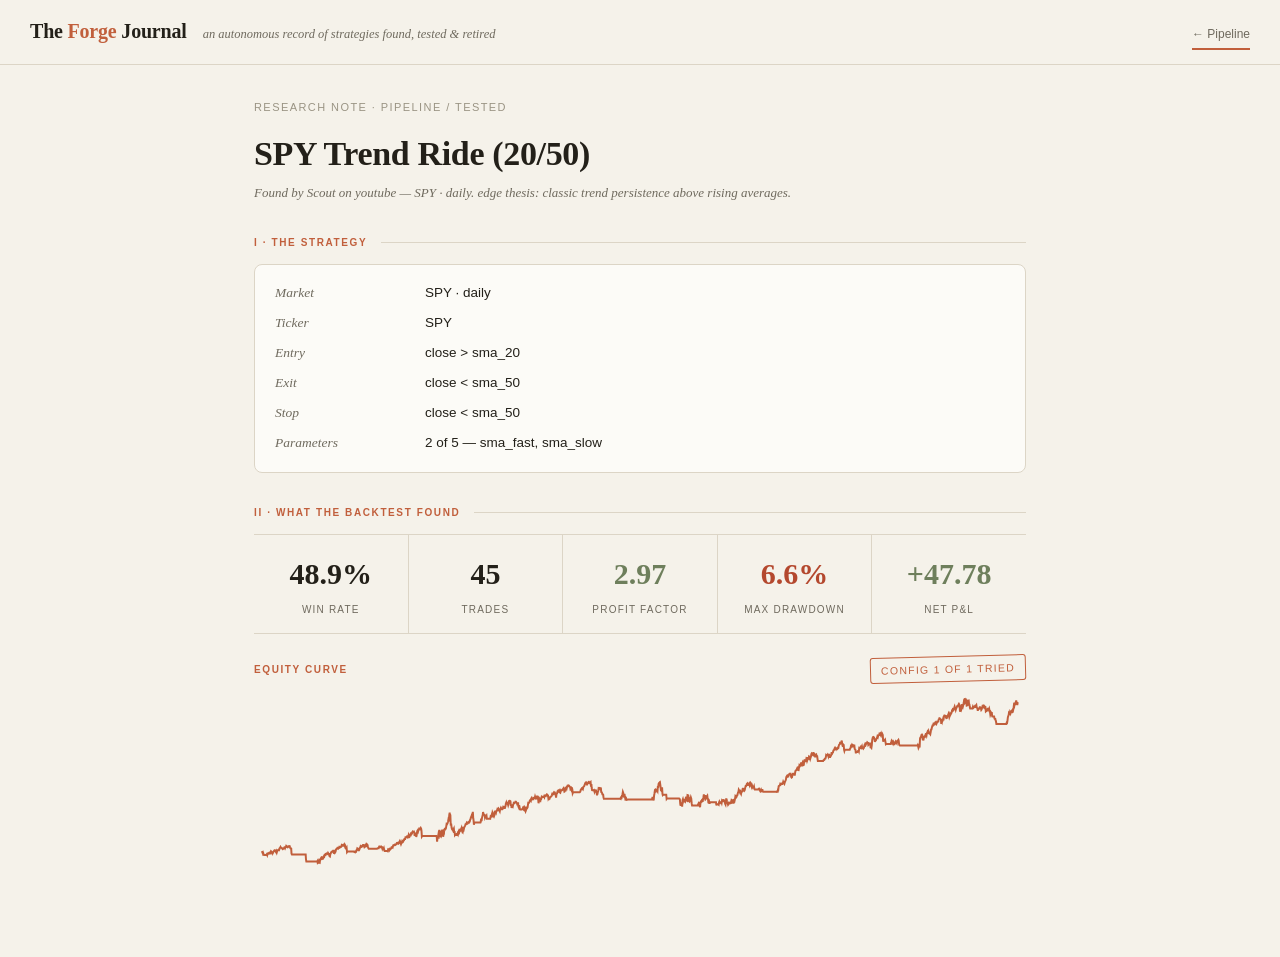
==== card/DEMO-TREND/index.html @ 2ec68095 "feat: publish Forge dashboard snapshot" ====
<!doctype html>
<html lang="en">
<head>
<meta charset="utf-8">
<meta name="viewport" content="width=device-width, initial-scale=1">
<title>SPY Trend Ride (20/50) — The Forge Journal</title>
<link rel="stylesheet" href="../../static/forge.css">
</head>
<body>
<header>
  <div class="logo">The <em>Forge</em> Journal</div>
  <span class="sub">an autonomous record of strategies found, tested &amp; retired</span>
  <a class="back" href="../../">← Pipeline</a>
</header>

<div class="note">
  <div class="crumb">Research note · Pipeline / Tested</div>
  
  <h1>SPY Trend Ride (20/50)</h1>
  <div class="byline">
    Found by Scout on youtube — SPY · daily.
    edge thesis: classic trend persistence above rising averages.
    
  </div>

  <div class="rule-h"><span class="label">I · The strategy</span></div>
  
  <dl class="facts">
    <dt>Market</dt><dd>SPY · daily</dd>
    <dt>Ticker</dt><dd>SPY</dd>
    <dt>Entry</dt><dd>close &gt; sma_20</dd>
    <dt>Exit</dt><dd>close &lt; sma_50</dd>
    <dt>Stop</dt><dd>close &lt; sma_50</dd>
    <dt>Parameters</dt><dd>2 of 5 — sma_fast, sma_slow</dd>
  </dl>
  

  <div class="rule-h"><span class="label">II · What the backtest found</span></div>
  
  <div class="figrow">
    <div class="fig"><div class="v">48.9%</div><div class="l">Win rate</div></div>
    <div class="fig"><div class="v">45</div><div class="l">Trades</div></div>
    <div class="fig"><div class="v g">2.97</div><div class="l">Profit factor</div></div>
    <div class="fig"><div class="v r">6.6%</div><div class="l">Max drawdown</div></div>
    <div class="fig"><div class="v g">+47.78</div><div class="l">Net P&amp;L</div></div>
  </div>

  <div class="chart-cap">
    <span class="label">Equity curve</span>
    <span class="stamp">config 1 of 1 tried</span>
  </div>
  <svg width="100%" height="180" viewBox="0 0 780 180" preserveAspectRatio="none">
    <polyline points="8.0,160.1 8.4,161.2 8.8,160.9 9.2,163.0 9.5,162.7 9.9,164.0 10.3,164.1 10.7,164.1 11.1,164.1 11.5,164.1 11.8,164.1 12.2,164.1 12.6,163.5 13.0,163.0 13.4,164.1 13.8,162.7 14.1,162.6 14.5,162.7 14.9,162.1 15.3,161.8 15.7,162.4 16.1,162.6 16.4,162.3 16.8,161.5 17.2,160.2 17.6,160.5 18.0,161.6 18.4,162.4 18.7,161.6 19.1,161.9 19.5,161.1 19.9,160.4 20.3,159.8 20.7,159.3 21.1,159.3 21.4,159.6 21.8,160.6 22.2,161.2 22.6,160.2 23.0,161.4 23.4,160.1 23.7,159.6 24.1,159.2 24.5,158.9 24.9,159.0 25.3,159.2 25.7,158.2 26.0,157.0 26.4,156.9 26.8,156.0 27.2,156.7 27.6,156.7 28.0,156.9 28.3,157.4 28.7,157.8 29.1,158.2 29.5,157.9 29.9,157.4 30.3,157.3 30.7,156.4 31.0,156.3 31.4,157.2 31.8,156.3 32.2,156.2 32.6,154.8 33.0,155.0 33.3,155.5 33.7,155.7 34.1,156.2 34.5,155.7 34.9,155.7 35.3,155.1 35.6,155.2 36.0,155.1 36.4,156.4 36.8,157.3 37.2,157.3 37.6,157.6 37.9,162.6 38.3,163.5 38.7,163.5 39.1,163.5 39.5,163.5 39.9,163.5 40.2,163.5 40.6,163.5 41.0,163.5 41.4,163.5 41.8,163.5 42.2,163.5 42.6,163.5 42.9,163.5 43.3,163.5 43.7,163.5 44.1,163.5 44.5,163.5 44.9,163.5 45.2,163.5 45.6,163.5 46.0,163.5 46.4,163.5 46.8,163.5 47.2,163.5 47.5,163.5 47.9,163.5 48.3,163.5 48.7,163.5 49.1,163.5 49.5,163.5 49.8,163.5 50.2,163.5 50.6,163.5 51.0,163.5 51.4,163.5 51.8,163.5 52.2,163.5 52.5,168.1 52.9,170.6 53.3,170.6 53.7,170.6 54.1,170.6 54.5,170.6 54.8,170.6 55.2,170.6 55.6,170.6 56.0,170.6 56.4,170.6 56.8,170.6 57.1,170.6 57.5,170.6 57.9,170.6 58.3,170.6 58.7,170.6 59.1,170.6 59.4,170.6 59.8,170.6 60.2,170.6 60.6,170.6 61.0,170.6 61.4,170.6 61.7,170.6 62.1,170.6 62.5,170.6 62.9,170.6 63.3,170.6 63.7,170.6 64.1,170.0 64.4,172.0 64.8,171.7 65.2,171.6 65.6,170.3 66.0,171.5 66.4,171.7 66.7,169.3 67.1,168.0 67.5,167.9 67.9,166.8 68.3,166.2 68.7,166.4 69.0,167.9 69.4,167.7 69.8,167.6 70.2,165.6 70.6,165.1 71.0,165.5 71.3,163.8 71.7,163.5 72.1,163.2 72.5,163.7 72.9,162.8 73.3,162.5 73.7,162.7 74.0,162.7 74.4,163.0 74.8,162.0 75.2,162.6 75.6,162.8 76.0,163.8 76.3,165.1 76.7,165.4 77.1,163.2 77.5,162.6 77.9,161.5 78.3,160.9 78.6,160.8 79.0,160.3 79.4,160.2 79.8,160.7 80.2,158.9 80.6,162.0 80.9,162.1 81.3,160.9 81.7,161.8 82.1,161.2 82.5,160.2 82.9,158.3 83.2,158.2 83.6,157.9 84.0,157.5 84.4,156.7 84.8,156.6 85.2,157.4 85.6,156.9 85.9,156.9 86.3,155.8 86.7,155.9 87.1,155.8 87.5,156.2 87.9,155.9 88.2,155.7 88.6,154.2 89.0,154.6 89.4,154.7 89.8,153.9 90.2,153.7 90.5,153.6 90.9,154.8 91.3,155.2 91.7,153.6 92.1,154.3 92.5,157.1 92.8,157.3 93.2,157.8 93.6,157.0 94.0,161.1 94.4,160.6 94.8,160.6 95.1,160.6 95.5,160.6 95.9,160.6 96.3,160.6 96.7,160.6 97.1,160.6 97.5,160.6 97.8,160.6 98.2,160.6 98.6,160.6 99.0,160.6 99.4,160.6 99.8,160.6 100.1,160.6 100.5,160.6 100.9,160.6 101.3,161.0 101.7,161.0 102.1,161.3 102.4,160.6 102.8,160.8 103.2,160.8 103.6,159.1 104.0,158.8 104.4,157.3 104.7,157.5 105.1,157.7 105.5,159.3 105.9,159.4 106.3,158.9 106.7,158.0 107.1,156.6 107.4,156.2 107.8,154.9 108.2,155.1 108.6,156.0 109.0,155.8 109.4,155.0 109.7,154.6 110.1,153.9 110.5,153.9 110.9,154.4 111.3,155.5 111.7,154.9 112.0,155.8 112.4,155.4 112.8,154.3 113.2,153.5 113.6,154.3 114.0,153.2 114.3,153.5 114.7,153.9 115.1,155.7 115.5,157.1 115.9,157.7 116.3,157.7 116.6,157.7 117.0,157.7 117.4,157.7 117.8,157.7 118.2,157.7 118.6,157.7 119.0,157.7 119.3,157.7 119.7,157.7 120.1,157.7 120.5,157.7 120.9,157.7 121.3,157.7 121.6,157.7 122.0,157.7 122.4,157.7 122.8,157.7 123.2,157.7 123.6,157.7 123.9,157.7 124.3,157.7 124.7,157.4 125.1,157.2 125.5,157.2 125.9,157.2 126.2,156.1 126.6,155.5 127.0,155.6 127.4,156.1 127.8,155.7 128.2,155.6 128.6,155.6 128.9,156.4 129.3,156.4 129.7,157.7 130.1,156.7 130.5,157.1 130.9,157.9 131.2,157.2 131.6,159.1 132.0,160.1 132.4,160.1 132.8,160.1 133.2,160.1 133.5,160.1 133.9,160.1 134.3,160.1 134.7,160.1 135.1,160.3 135.5,158.7 135.8,159.0 136.2,158.5 136.6,159.2 137.0,158.2 137.4,158.7 137.8,158.2 138.1,158.0 138.5,157.3 138.9,156.4 139.3,156.5 139.7,156.0 140.1,156.4 140.5,154.9 140.8,154.3 141.2,154.5 141.6,154.4 142.0,153.9 142.4,153.5 142.8,153.8 143.1,153.4 143.5,153.4 143.9,153.1 144.3,152.0 144.7,151.8 145.1,151.9 145.4,152.5 145.8,152.8 146.2,152.4 146.6,151.1 147.0,150.8 147.4,150.0 147.7,150.6 148.1,152.0 148.5,153.1 148.9,152.1 149.3,151.8 149.7,150.3 150.1,150.9 150.4,151.0 150.8,150.6 151.2,149.2 151.6,149.1 152.0,147.9 152.4,147.9 152.7,147.9 153.1,146.3 153.5,146.4 153.9,146.2 154.3,146.2 154.7,145.3 155.0,145.3 155.4,146.2 155.8,145.8 156.2,144.2 156.6,145.5 157.0,144.9 157.3,145.4 157.7,144.5 158.1,143.3 158.5,143.8 158.9,142.6 159.3,142.9 159.6,142.5 160.0,141.0 160.4,140.5 160.8,140.8 161.2,140.8 161.6,140.6 162.0,142.2 162.3,145.0 162.7,143.2 163.1,143.3 163.5,142.8 163.9,145.9 164.3,144.6 164.6,142.0 165.0,140.0 165.4,139.4 165.8,140.4 166.2,139.1 166.6,138.8 166.9,137.6 167.3,137.8 167.7,137.5 168.1,138.0 168.5,137.1 168.9,137.9 169.2,139.7 169.6,145.5 170.0,144.9 170.4,144.9 170.8,144.9 171.2,144.9 171.5,144.9 171.9,144.9 172.3,144.9 172.7,144.9 173.1,144.9 173.5,144.9 173.9,144.9 174.2,144.9 174.6,144.9 175.0,144.9 175.4,144.9 175.8,144.9 176.2,144.9 176.5,144.9 176.9,144.9 177.3,144.9 177.7,144.9 178.1,144.9 178.5,144.9 178.8,144.9 179.2,144.9 179.6,144.9 180.0,144.9 180.4,144.9 180.8,144.9 181.1,144.9 181.5,144.9 181.9,144.9 182.3,144.9 182.7,144.9 183.1,144.9 183.5,144.9 183.8,144.9 184.2,144.9 184.6,145.7 185.0,150.6 185.4,147.1 185.8,147.1 186.1,144.9 186.5,142.5 186.9,143.3 187.3,138.9 187.7,140.5 188.1,145.0 188.4,144.5 188.8,143.0 189.2,144.1 189.6,142.1 190.0,139.4 190.4,139.4 190.7,142.7 191.1,145.7 191.5,143.7 191.9,143.0 192.3,137.9 192.7,139.7 193.0,136.8 193.4,138.0 193.8,137.7 194.2,135.6 194.6,133.0 195.0,133.3 195.4,132.5 195.7,131.8 196.1,130.4 196.5,128.0 196.9,128.5 197.3,123.9 197.7,121.6 198.0,123.0 198.4,124.1 198.8,134.7 199.2,132.6 199.6,136.3 200.0,137.8 200.3,138.5 200.7,138.5 201.1,139.4 201.5,138.4 201.9,137.6 202.3,141.8 202.6,140.1 203.0,144.0 203.4,143.4 203.8,143.4 204.2,143.4 204.6,144.6 205.0,142.1 205.3,143.8 205.7,142.6 206.1,143.5 206.5,141.9 206.9,143.3 207.3,141.2 207.6,139.6 208.0,140.2 208.4,139.7 208.8,138.3 209.2,138.0 209.6,137.0 209.9,139.0 210.3,140.1 210.7,138.9 211.1,140.0 211.5,137.9 211.9,138.5 212.2,137.2 212.6,136.0 213.0,135.3 213.4,134.3 213.8,133.1 214.2,133.0 214.5,132.5 214.9,133.9 215.3,131.5 215.7,131.8 216.1,131.8 216.5,131.3 216.9,130.9 217.2,131.6 217.6,131.1 218.0,130.4 218.4,128.6 218.8,128.0 219.2,126.2 219.5,125.8 219.9,124.6 220.3,125.3 220.7,123.6 221.1,120.9 221.5,127.3 221.8,128.8 222.2,133.7 222.6,131.6 223.0,131.6 223.4,131.6 223.8,131.6 224.1,131.6 224.5,131.6 224.9,131.6 225.3,131.6 225.7,131.6 226.1,131.6 226.5,131.6 226.8,131.6 227.2,131.6 227.6,131.6 228.0,131.6 228.4,131.6 228.8,131.6 229.1,130.7 229.5,127.7 229.9,130.1 230.3,127.1 230.7,125.6 231.1,124.0 231.4,121.2 231.8,122.3 232.2,123.5 232.6,123.7 233.0,123.8 233.4,126.5 233.7,125.8 234.1,126.1 234.5,125.2 234.9,124.6 235.3,127.8 235.7,127.8 236.0,127.8 236.4,127.8 236.8,127.8 237.2,127.8 237.6,127.8 238.0,127.8 238.4,127.5 238.7,127.6 239.1,125.4 239.5,125.6 239.9,124.4 240.3,126.1 240.7,123.6 241.0,121.5 241.4,122.4 241.8,124.5 242.2,123.8 242.6,125.0 243.0,124.0 243.3,121.1 243.7,121.4 244.1,120.9 244.5,121.7 244.9,119.8 245.3,119.4 245.6,119.4 246.0,117.9 246.4,118.2 246.8,117.7 247.2,119.3 247.6,119.4 247.9,119.6 248.3,120.4 248.7,118.0 249.1,117.7 249.5,116.7 249.9,117.4 250.3,118.1 250.6,118.4 251.0,118.2 251.4,117.5 251.8,116.0 252.2,116.3 252.6,116.0 252.9,115.1 253.3,117.6 253.7,116.4 254.1,115.3 254.5,112.5 254.9,111.5 255.2,112.7 255.6,112.7 256.0,112.2 256.4,112.8 256.8,114.2 257.2,112.8 257.5,110.2 257.9,110.0 258.3,110.7 258.7,109.9 259.1,110.2 259.5,114.8 259.9,113.3 260.2,117.0 260.6,115.4 261.0,115.4 261.4,115.8 261.8,113.8 262.2,113.1 262.5,111.8 262.9,111.9 263.3,112.0 263.7,111.7 264.1,110.8 264.5,111.0 264.8,110.9 265.2,111.7 265.6,112.0 266.0,113.4 266.4,113.2 266.8,111.2 267.1,115.6 267.5,116.5 267.9,114.3 268.3,115.9 268.7,118.3 269.1,118.6 269.4,118.6 269.8,118.6 270.2,118.6 270.6,118.6 271.0,118.1 271.4,117.9 271.8,116.8 272.1,117.1 272.5,116.5 272.9,119.1 273.3,119.4 273.7,118.0 274.1,119.4 274.4,120.3 274.8,119.3 275.2,116.5 275.6,116.5 276.0,117.0 276.4,116.3 276.7,114.4 277.1,111.8 277.5,111.9 277.9,111.7 278.3,110.8 278.7,109.5 279.0,109.4 279.4,108.8 279.8,109.5 280.2,107.5 280.6,106.9 281.0,107.8 281.4,109.2 281.7,107.4 282.1,109.1 282.5,107.1 282.9,106.7 283.3,106.7 283.7,106.8 284.0,105.6 284.4,106.8 284.8,106.4 285.2,107.6 285.6,107.5 286.0,106.0 286.3,104.7 286.7,106.6 287.1,108.2 287.5,112.2 287.9,110.0 288.3,107.2 288.6,107.6 289.0,109.3 289.4,109.7 289.8,107.8 290.2,107.9 290.6,106.0 290.9,106.4 291.3,106.0 291.7,105.9 292.1,105.6 292.5,105.8 292.9,105.5 293.3,106.2 293.6,104.5 294.0,104.6 294.4,104.6 294.8,104.9 295.2,104.0 295.6,103.7 295.9,103.3 296.3,103.6 296.7,104.7 297.1,104.7 297.5,107.9 297.9,107.3 298.2,107.3 298.6,107.7 299.0,106.6 299.4,106.0 299.8,105.6 300.2,105.5 300.5,105.3 300.9,104.3 301.3,102.9 301.7,103.2 302.1,102.6 302.5,104.1 302.9,102.1 303.2,101.5 303.6,102.1 304.0,101.8 304.4,102.5 304.8,103.9 305.2,106.7 305.5,104.1 305.9,102.6 306.3,102.2 306.7,100.2 307.1,99.8 307.5,100.6 307.8,100.7 308.2,99.9 308.6,100.8 309.0,101.2 309.4,99.7 309.8,100.6 310.1,99.5 310.5,99.1 310.9,99.3 311.3,99.1 311.7,98.6 312.1,98.0 312.4,97.7 312.8,97.2 313.2,98.5 313.6,100.6 314.0,100.3 314.4,98.8 314.8,97.1 315.1,96.8 315.5,96.4 315.9,97.5 316.3,95.8 316.7,94.9 317.1,95.2 317.4,95.1 317.8,94.5 318.2,94.6 318.6,95.3 319.0,95.5 319.4,96.3 319.7,97.9 320.1,97.4 320.5,98.4 320.9,96.8 321.3,97.1 321.7,99.0 322.0,102.2 322.4,101.3 322.8,101.3 323.2,101.3 323.6,101.3 324.0,101.3 324.3,101.3 324.7,101.3 325.1,101.3 325.5,101.3 325.9,101.3 326.3,101.3 326.7,101.3 327.0,101.3 327.4,101.3 327.8,101.3 328.2,101.3 328.6,101.3 329.0,101.3 329.3,101.0 329.7,100.5 330.1,99.0 330.5,98.3 330.9,97.8 331.3,98.0 331.6,97.0 332.0,96.8 332.4,97.6 332.8,95.8 333.2,95.4 333.6,95.1 333.9,94.3 334.3,93.2 334.7,92.3 335.1,91.6 335.5,91.4 335.9,92.1 336.3,93.6 336.6,93.6 337.0,92.1 337.4,92.0 337.8,91.3 338.2,91.7 338.6,91.1 338.9,91.4 339.3,92.0 339.7,91.7 340.1,91.2 340.5,95.6 340.9,93.2 341.2,97.0 341.6,99.1 342.0,99.2 342.4,99.2 342.8,99.2 343.2,99.2 343.5,99.0 343.9,100.3 344.3,98.5 344.7,100.2 345.1,101.5 345.5,98.6 345.8,100.3 346.2,102.2 346.6,104.2 347.0,102.9 347.4,101.1 347.8,100.0 348.2,97.3 348.5,97.5 348.9,97.2 349.3,97.8 349.7,98.2 350.1,97.1 350.5,97.2 350.8,100.9 351.2,101.0 351.6,101.8 352.0,103.3 352.4,103.3 352.8,103.7 353.1,106.2 353.5,107.7 353.9,107.7 354.3,107.7 354.7,107.7 355.1,107.7 355.4,107.7 355.8,107.7 356.2,107.7 356.6,107.7 357.0,107.7 357.4,107.7 357.8,107.7 358.1,107.7 358.5,107.7 358.9,107.7 359.3,107.7 359.7,107.7 360.1,107.7 360.4,107.7 360.8,107.7 361.2,107.7 361.6,107.7 362.0,107.7 362.4,107.7 362.7,107.7 363.1,107.7 363.5,107.7 363.9,107.7 364.3,107.7 364.7,107.7 365.0,107.7 365.4,107.7 365.8,107.7 366.2,107.7 366.6,107.7 367.0,107.7 367.3,107.7 367.7,107.7 368.1,107.7 368.5,107.7 368.9,107.7 369.3,107.7 369.7,107.7 370.0,107.7 370.4,107.9 370.8,105.8 371.2,108.1 371.6,105.4 372.0,104.5 372.3,103.2 372.7,100.9 373.1,102.0 373.5,104.9 373.9,104.4 374.3,102.8 374.6,105.2 375.0,107.0 375.4,106.1 375.8,106.6 376.2,109.7 376.6,108.6 376.9,108.6 377.3,108.6 377.7,108.6 378.1,108.6 378.5,108.6 378.9,108.6 379.3,108.6 379.6,108.6 380.0,108.6 380.4,108.6 380.8,108.6 381.2,108.6 381.6,108.6 381.9,108.6 382.3,108.6 382.7,108.6 383.1,108.6 383.5,108.6 383.9,108.6 384.2,108.6 384.6,108.6 385.0,108.6 385.4,108.6 385.8,108.6 386.2,108.6 386.5,108.6 386.9,108.6 387.3,108.6 387.7,108.6 388.1,108.6 388.5,108.6 388.8,108.6 389.2,108.6 389.6,108.6 390.0,108.6 390.4,108.6 390.8,108.6 391.2,108.6 391.5,108.6 391.9,108.6 392.3,108.6 392.7,108.6 393.1,108.6 393.5,108.6 393.8,108.6 394.2,108.6 394.6,108.6 395.0,108.6 395.4,108.6 395.8,108.6 396.1,108.6 396.5,108.6 396.9,108.6 397.3,108.6 397.7,108.6 398.1,108.6 398.4,108.6 398.8,108.6 399.2,108.6 399.6,108.6 400.0,108.6 400.4,108.6 400.7,108.6 401.1,108.6 401.5,108.6 401.9,108.6 402.3,107.7 402.7,105.9 403.1,107.6 403.4,107.4 403.8,109.5 404.2,104.8 404.6,102.5 405.0,99.8 405.4,100.3 405.7,101.6 406.1,98.6 406.5,98.8 406.9,99.1 407.3,99.3 407.7,100.1 408.0,96.1 408.4,96.1 408.8,92.8 409.2,92.0 409.6,91.6 410.0,93.0 410.3,92.4 410.7,95.1 411.1,99.1 411.5,99.6 411.9,99.0 412.3,96.3 412.7,102.9 413.0,104.1 413.4,103.7 413.8,103.7 414.2,103.7 414.6,103.7 415.0,103.7 415.3,103.7 415.7,103.7 416.1,103.7 416.5,103.7 416.9,107.9 417.3,107.4 417.6,107.4 418.0,107.4 418.4,107.4 418.8,107.4 419.2,107.4 419.6,107.4 419.9,107.4 420.3,107.4 420.7,107.4 421.1,107.4 421.5,107.4 421.9,107.4 422.2,107.4 422.6,107.4 423.0,107.4 423.4,107.4 423.8,107.4 424.2,107.4 424.6,107.4 424.9,107.4 425.3,107.4 425.7,107.4 426.1,107.4 426.5,107.4 426.9,107.4 427.2,107.4 427.6,107.4 428.0,107.4 428.4,107.4 428.8,107.4 429.2,107.4 429.5,107.4 429.9,107.7 430.3,108.5 430.7,113.1 431.1,114.9 431.5,112.2 431.8,112.2 432.2,112.0 432.6,115.7 433.0,109.3 433.4,108.2 433.8,109.7 434.2,108.2 434.5,109.6 434.9,110.1 435.3,109.3 435.7,110.0 436.1,107.6 436.5,106.4 436.8,106.4 437.2,109.4 437.6,109.7 438.0,104.0 438.4,104.1 438.8,104.3 439.1,107.7 439.5,110.3 439.9,110.6 440.3,109.2 440.7,110.6 441.1,108.0 441.4,106.6 441.8,107.8 442.2,112.2 442.6,114.4 443.0,114.4 443.4,114.4 443.7,114.4 444.1,114.4 444.5,114.4 444.9,114.4 445.3,114.4 445.7,114.4 446.1,114.4 446.4,114.4 446.8,114.4 447.2,114.4 447.6,114.4 448.0,114.4 448.4,114.4 448.7,113.1 449.1,112.5 449.5,111.8 449.9,112.1 450.3,115.0 450.7,116.2 451.0,113.0 451.4,110.8 451.8,111.0 452.2,110.9 452.6,108.9 453.0,108.5 453.3,110.8 453.7,108.1 454.1,106.2 454.5,103.5 454.9,105.5 455.3,106.6 455.7,104.2 456.0,106.2 456.4,107.9 456.8,107.4 457.2,105.2 457.6,105.3 458.0,104.7 458.3,107.3 458.7,107.8 459.1,111.5 459.5,111.7 459.9,110.8 460.3,112.7 460.6,111.3 461.0,111.3 461.4,111.3 461.8,111.3 462.2,111.3 462.6,111.3 462.9,111.3 463.3,111.3 463.7,111.3 464.1,111.3 464.5,111.3 464.9,111.3 465.2,111.3 465.6,111.3 466.0,111.3 466.4,111.3 466.8,111.3 467.2,114.5 467.6,113.3 467.9,113.3 468.3,113.3 468.7,113.3 469.1,113.3 469.5,113.7 469.9,111.2 470.2,110.5 470.6,111.5 471.0,111.9 471.4,111.2 471.8,111.1 472.2,111.0 472.5,111.8 472.9,109.4 473.3,109.8 473.7,109.1 474.1,109.0 474.5,109.1 474.8,110.1 475.2,109.9 475.6,109.7 476.0,112.6 476.4,113.4 476.8,109.8 477.1,108.3 477.5,108.4 477.9,110.5 478.3,111.8 478.7,113.0 479.1,111.6 479.5,111.8 479.8,112.6 480.2,111.8 480.6,112.1 481.0,112.3 481.4,111.7 481.8,112.9 482.1,110.7 482.5,109.0 482.9,109.3 483.3,109.2 483.7,111.2 484.1,112.5 484.4,111.0 484.8,108.7 485.2,108.6 485.6,109.6 486.0,107.9 486.4,105.2 486.7,105.6 487.1,105.2 487.5,105.8 487.9,104.7 488.3,104.4 488.7,102.7 489.1,101.4 489.4,101.2 489.8,98.8 490.2,99.5 490.6,100.5 491.0,101.5 491.4,100.8 491.7,102.2 492.1,103.0 492.5,100.9 492.9,100.8 493.3,100.1 493.7,97.8 494.0,97.6 494.4,97.9 494.8,99.4 495.2,99.9 495.6,99.4 496.0,98.2 496.3,96.6 496.7,95.1 497.1,95.2 497.5,94.5 497.9,93.0 498.3,92.6 498.6,93.9 499.0,93.9 499.4,93.0 499.8,92.5 500.2,92.5 500.6,93.8 501.0,91.9 501.3,91.5 501.7,92.0 502.1,94.8 502.5,95.4 502.9,96.3 503.3,94.6 503.6,95.4 504.0,96.7 504.4,96.7 504.8,96.8 505.2,95.7 505.6,98.0 505.9,98.4 506.3,98.4 506.7,98.4 507.1,98.4 507.5,98.4 507.9,98.4 508.2,98.4 508.6,98.4 509.0,98.4 509.4,98.4 509.8,97.9 510.2,98.2 510.6,97.9 510.9,98.7 511.3,99.9 511.7,100.5 512.1,100.2 512.5,99.0 512.9,100.0 513.2,99.8 513.6,98.2 514.0,100.5 514.4,100.8 514.8,100.8 515.2,100.8 515.5,100.8 515.9,100.8 516.3,100.8 516.7,100.8 517.1,100.8 517.5,100.8 517.8,100.8 518.2,100.8 518.6,100.8 519.0,100.8 519.4,100.8 519.8,100.8 520.1,100.8 520.5,100.8 520.9,100.8 521.3,100.8 521.7,100.8 522.1,100.8 522.5,100.8 522.8,100.8 523.2,100.8 523.6,100.8 524.0,100.8 524.4,100.8 524.8,100.8 525.1,100.8 525.5,100.8 525.9,100.8 526.3,100.8 526.7,100.8 527.1,100.8 527.4,100.8 527.8,100.9 528.2,100.3 528.6,100.2 529.0,101.6 529.4,98.8 529.7,98.9 530.1,95.3 530.5,94.9 530.9,94.7 531.3,94.4 531.7,93.0 532.1,93.4 532.4,92.6 532.8,92.5 533.2,92.9 533.6,92.7 534.0,92.8 534.4,92.1 534.7,90.9 535.1,91.9 535.5,92.0 535.9,92.7 536.3,91.3 536.7,90.4 537.0,89.7 537.4,88.8 537.8,86.1 538.2,85.4 538.6,85.7 539.0,84.6 539.3,83.4 539.7,86.2 540.1,84.3 540.5,83.9 540.9,83.0 541.3,82.7 541.6,82.6 542.0,83.2 542.4,84.3 542.8,86.0 543.2,86.6 543.6,86.3 544.0,83.5 544.3,83.8 544.7,82.7 545.1,82.7 545.5,82.6 545.9,83.3 546.3,84.5 546.6,82.7 547.0,80.1 547.4,79.7 547.8,79.1 548.2,78.9 548.6,77.8 548.9,78.0 549.3,76.4 549.7,76.5 550.1,80.0 550.5,77.3 550.9,75.1 551.2,75.8 551.6,75.2 552.0,73.5 552.4,73.4 552.8,72.1 553.2,72.2 553.5,75.2 553.9,73.3 554.3,71.8 554.7,72.9 555.1,74.0 555.5,73.8 555.9,69.4 556.2,69.3 556.6,70.1 557.0,69.7 557.4,70.0 557.8,69.2 558.2,67.2 558.5,67.4 558.9,69.6 559.3,68.5 559.7,66.3 560.1,67.6 560.5,67.8 560.8,65.5 561.2,65.8 561.6,66.3 562.0,67.8 562.4,66.5 562.8,65.2 563.1,63.2 563.5,62.5 563.9,62.9 564.3,63.5 564.7,63.9 565.1,62.1 565.5,62.1 565.8,62.5 566.2,63.9 566.6,63.7 567.0,66.4 567.4,64.1 567.8,64.0 568.1,63.7 568.5,65.9 568.9,64.3 569.3,67.3 569.7,70.1 570.1,70.1 570.4,70.1 570.8,70.1 571.2,70.1 571.6,70.1 572.0,70.1 572.4,70.1 572.7,70.1 573.1,70.1 573.5,70.1 573.9,70.1 574.3,70.1 574.7,70.1 575.0,70.1 575.4,69.2 575.8,69.0 576.2,68.9 576.6,67.8 577.0,67.5 577.4,67.5 577.7,66.6 578.1,64.0 578.5,64.4 578.9,64.2 579.3,63.9 579.7,63.4 580.0,64.0 580.4,65.5 580.8,64.2 581.2,64.0 581.6,65.5 582.0,66.8 582.3,65.0 582.7,64.8 583.1,64.6 583.5,62.1 583.9,62.1 584.3,62.4 584.6,61.7 585.0,61.2 585.4,59.5 585.8,59.1 586.2,58.9 586.6,57.3 587.0,56.7 587.3,57.3 587.7,57.6 588.1,58.3 588.5,57.5 588.9,57.2 589.3,56.9 589.6,57.7 590.0,57.3 590.4,57.1 590.8,54.9 591.2,53.6 591.6,53.4 591.9,53.2 592.3,51.0 592.7,52.9 593.1,51.5 593.5,50.9 593.9,49.6 594.2,52.7 594.6,54.4 595.0,55.8 595.4,53.6 595.8,54.0 596.2,58.9 596.5,60.0 596.9,58.7 597.3,58.7 597.7,58.7 598.1,58.7 598.5,58.7 598.9,58.7 599.2,58.7 599.6,58.7 600.0,58.7 600.4,58.7 600.8,58.7 601.2,58.7 601.5,58.7 601.9,58.7 602.3,57.5 602.7,57.1 603.1,55.1 603.5,55.4 603.8,54.7 604.2,56.4 604.6,54.1 605.0,54.6 605.4,54.4 605.8,55.6 606.1,55.6 606.5,53.6 606.9,57.9 607.3,58.3 607.7,58.8 608.1,62.3 608.5,60.9 608.8,60.9 609.2,60.9 609.6,60.9 610.0,60.3 610.4,60.0 610.8,59.9 611.1,60.5 611.5,57.0 611.9,57.3 612.3,56.8 612.7,56.2 613.1,56.7 613.4,55.8 613.8,56.2 614.2,55.3 614.6,57.2 615.0,57.1 615.4,57.5 615.7,55.6 616.1,57.5 616.5,55.5 616.9,54.1 617.3,54.4 617.7,53.2 618.0,51.4 618.4,53.1 618.8,52.2 619.2,52.2 619.6,51.3 620.0,51.7 620.4,51.8 620.7,53.8 621.1,53.3 621.5,53.4 621.9,52.7 622.3,52.4 622.7,53.0 623.0,57.2 623.4,56.3 623.8,56.8 624.2,54.2 624.6,49.0 625.0,47.3 625.3,46.3 625.7,46.1 626.1,46.8 626.5,46.7 626.9,48.1 627.3,50.9 627.6,50.0 628.0,49.2 628.4,49.2 628.8,48.0 629.2,47.3 629.6,46.6 629.9,45.4 630.3,46.1 630.7,44.7 631.1,44.3 631.5,44.2 631.9,42.8 632.3,43.2 632.6,42.8 633.0,43.9 633.4,44.6 633.8,42.9 634.2,44.1 634.6,44.1 634.9,43.2 635.3,44.1 635.7,50.7 636.1,49.1 636.5,49.1 636.9,49.1 637.2,49.1 637.6,48.6 638.0,50.9 638.4,53.2 638.8,52.9 639.2,52.9 639.5,52.9 639.9,52.9 640.3,52.9 640.7,52.9 641.1,52.9 641.5,52.9 641.9,52.9 642.2,52.9 642.6,52.9 643.0,52.9 643.4,52.2 643.8,51.1 644.2,49.9 644.5,50.5 644.9,53.5 645.3,51.7 645.7,52.7 646.1,51.5 646.5,52.7 646.8,54.1 647.2,52.7 647.6,51.8 648.0,51.1 648.4,53.0 648.8,51.6 649.1,51.4 649.5,52.1 649.9,49.9 650.3,49.9 650.7,49.3 651.1,48.8 651.4,49.7 651.8,53.3 652.2,54.3 652.6,54.5 653.0,54.5 653.4,54.5 653.8,54.5 654.1,54.5 654.5,54.5 654.9,54.5 655.3,54.5 655.7,54.5 656.1,54.5 656.4,54.5 656.8,54.5 657.2,54.5 657.6,54.5 658.0,54.5 658.4,54.5 658.7,54.5 659.1,54.5 659.5,54.5 659.9,54.5 660.3,54.5 660.7,54.5 661.0,54.5 661.4,54.5 661.8,54.5 662.2,54.5 662.6,54.5 663.0,54.5 663.4,54.5 663.7,54.5 664.1,54.5 664.5,54.5 664.9,54.5 665.3,54.5 665.7,54.5 666.0,54.5 666.4,54.5 666.8,54.5 667.2,54.5 667.6,54.5 668.0,54.5 668.3,54.5 668.7,54.5 669.1,54.5 669.5,54.5 669.9,54.5 670.3,54.5 670.6,54.0 671.0,55.2 671.4,56.9 671.8,56.0 672.2,54.6 672.6,54.9 672.9,48.0 673.3,46.5 673.7,46.3 674.1,45.2 674.5,43.8 674.9,43.6 675.3,44.3 675.6,48.0 676.0,47.9 676.4,49.4 676.8,45.0 677.2,46.2 677.6,45.4 677.9,45.6 678.3,44.4 678.7,43.1 679.1,43.2 679.5,44.3 679.9,42.0 680.2,41.8 680.6,40.6 681.0,41.2 681.4,40.3 681.8,42.8 682.2,40.7 682.5,42.6 682.9,42.6 683.3,43.2 683.7,41.0 684.1,38.5 684.5,38.4 684.9,36.6 685.2,35.5 685.6,34.4 686.0,34.5 686.4,33.5 686.8,31.7 687.2,33.4 687.5,33.5 687.9,32.1 688.3,31.5 688.7,32.3 689.1,31.9 689.5,32.8 689.8,32.1 690.2,30.7 690.6,30.8 691.0,30.4 691.4,30.4 691.8,28.4 692.1,28.3 692.5,27.3 692.9,27.4 693.3,28.0 693.7,28.3 694.1,29.2 694.4,33.0 694.8,29.5 695.2,30.7 695.6,28.9 696.0,29.1 696.4,27.3 696.8,27.7 697.1,25.2 697.5,24.4 697.9,24.4 698.3,25.0 698.7,25.0 699.1,26.3 699.4,26.9 699.8,27.9 700.2,24.3 700.6,25.3 701.0,24.3 701.4,23.8 701.7,22.9 702.1,24.4 702.5,26.1 702.9,24.9 703.3,22.9 703.7,23.6 704.0,23.0 704.4,22.4 704.8,21.7 705.2,19.7 705.6,19.8 706.0,18.5 706.3,18.8 706.7,19.1 707.1,18.0 707.5,16.8 707.9,15.6 708.3,17.0 708.7,17.8 709.0,18.9 709.4,17.5 709.8,16.8 710.2,15.9 710.6,15.0 711.0,14.7 711.3,14.7 711.7,13.9 712.1,14.8 712.5,13.3 712.9,14.0 713.3,20.8 713.6,17.0 714.0,17.3 714.4,16.2 714.8,17.9 715.2,16.5 715.6,14.0 715.9,14.0 716.3,15.3 716.7,13.8 717.1,11.8 717.5,8.8 717.9,8.1 718.3,8.0 718.6,10.8 719.0,10.0 719.4,9.5 719.8,12.5 720.2,11.6 720.6,14.3 720.9,14.1 721.3,10.2 721.7,9.6 722.1,9.5 722.5,13.7 722.9,13.7 723.2,16.1 723.6,17.6 724.0,17.6 724.4,17.6 724.8,17.6 725.2,17.6 725.5,17.6 725.9,17.2 726.3,15.9 726.7,17.0 727.1,16.6 727.5,15.8 727.8,15.6 728.2,15.2 728.6,15.9 729.0,16.0 729.4,14.5 729.8,14.0 730.2,16.5 730.5,16.8 730.9,17.4 731.3,19.9 731.7,18.1 732.1,18.1 732.5,18.0 732.8,17.0 733.2,16.2 733.6,16.2 734.0,17.0 734.4,17.3 734.8,19.0 735.1,18.6 735.5,17.1 735.9,15.7 736.3,16.5 736.7,16.5 737.1,15.0 737.4,14.6 737.8,15.1 738.2,16.2 738.6,15.6 739.0,15.8 739.4,20.4 739.8,20.0 740.1,20.0 740.5,19.8 740.9,18.7 741.3,17.8 741.7,17.8 742.1,18.3 742.4,18.9 742.8,17.8 743.2,19.7 743.6,20.8 744.0,23.6 744.4,22.6 744.7,21.4 745.1,22.0 745.5,22.0 745.9,25.5 746.3,25.6 746.7,25.6 747.0,25.6 747.4,25.6 747.8,25.6 748.2,27.6 748.6,27.9 749.0,27.9 749.3,29.4 749.7,30.5 750.1,33.0 750.5,33.0 750.9,33.0 751.3,33.0 751.7,33.0 752.0,33.0 752.4,33.0 752.8,33.0 753.2,33.0 753.6,33.0 754.0,33.0 754.3,33.0 754.7,33.0 755.1,33.0 755.5,33.0 755.9,33.0 756.3,33.0 756.6,33.0 757.0,33.0 757.4,33.0 757.8,33.0 758.2,33.0 758.6,33.0 758.9,33.0 759.3,33.0 759.7,33.0 760.1,33.0 760.5,31.6 760.9,31.8 761.3,29.6 761.6,26.9 762.0,25.1 762.4,24.5 762.8,21.8 763.2,22.3 763.6,23.8 763.9,21.4 764.3,22.3 764.7,20.6 765.1,20.2 765.5,21.3 765.9,21.3 766.2,19.0 766.6,18.4 767.0,19.2 767.4,17.4 767.8,14.1 768.2,14.8 768.5,12.9 768.9,12.3 769.3,12.7 769.7,11.4 770.1,9.4 770.5,12.4 770.8,12.5 771.2,14.1 771.6,11.7 772.0,11.2" fill="none" stroke="#C15F3C" stroke-width="2"/>
  </svg>
  

  
</div>
</body>
</html>
---- static/forge.css ----
:root{
  --bg:#F5F2EA; --panel:#FCFBF7; --panel2:#F1EDE1; --ink:#232019; --muted:#6F6A5E; --faint:#9A9484;
  --line:#DCD5C6; --line2:#E7E1D3; --clay:#C15F3C; --clay-soft:#F7E9DF; --sage:#6E7F5C; --red:#B4482E;
}
*{margin:0;padding:0;box-sizing:border-box}
body{background:var(--bg);color:var(--ink);font:14px/1.55 "Avenir Next","Helvetica Neue",Arial,sans-serif;-webkit-font-smoothing:antialiased}
a{color:inherit;text-decoration:none}
.serif{font-family:"Iowan Old Style",Palatino,Georgia,serif}
.label{font-size:10px;letter-spacing:.16em;text-transform:uppercase;color:var(--clay);font-weight:600}
header{display:flex;align-items:baseline;gap:16px;padding:16px 30px 14px;border-bottom:1px solid var(--line)}
.logo{font-family:"Iowan Old Style",Palatino,Georgia,serif;font-size:20px;font-weight:600;letter-spacing:-.01em}
.logo em{color:var(--clay);font-style:normal}
header .sub{color:var(--muted);font-size:12.5px;font-style:italic;font-family:Georgia,serif}
header .back{margin-left:auto;font-size:12px;color:var(--muted);border-bottom:2px solid var(--clay);padding-bottom:4px}
.digest{display:flex;align-items:center;gap:12px;padding:13px 30px;background:var(--clay-soft);border-bottom:1px solid var(--line)}
.digest .dot{width:7px;height:7px;border-radius:50%;background:var(--clay);flex:none}
.digest .t{font-size:13.5px} .digest b{font-weight:600}
.digest .ago{margin-left:auto;font-size:11.5px;color:var(--muted);font-style:italic;font-family:Georgia,serif}
.log{display:flex;gap:22px;padding:12px 30px;border-bottom:1px solid var(--line);overflow-x:auto;background:var(--panel)}
.entry{display:flex;align-items:center;gap:8px;white-space:nowrap}
.entry .dot{width:6px;height:6px;border-radius:50%;background:var(--faint)}
.entry .dot.run{background:var(--sage);box-shadow:0 0 0 3px rgba(110,127,92,.15)}
.entry .dot.slp{background:var(--clay)}
.entry .nm{font-weight:600;font-size:12.5px}
.entry .meta{color:var(--muted);font-size:11.5px;font-style:italic;font-family:Georgia,serif}
.entry .spend{color:var(--faint);font-size:11px;font-variant-numeric:tabular-nums}
.board{display:flex;gap:16px;padding:22px 30px 40px;align-items:flex-start;overflow-x:auto}
.lane{flex:1;min-width:206px}
.lane.arch{max-width:150px;min-width:150px;opacity:.7}
.lane-h{display:flex;align-items:baseline;gap:8px;padding-bottom:10px;border-bottom:1px solid var(--line);margin-bottom:12px}
.lane-h .t{font-family:"Iowan Old Style",Palatino,Georgia,serif;font-size:16px;font-weight:600}
.lane-h.promising .t{color:var(--clay)}
.lane-h .c{color:var(--faint);font-size:11.5px;font-variant-numeric:tabular-nums}
.cards{display:flex;flex-direction:column;gap:10px}
.card{display:block;background:var(--panel);border:1px solid var(--line);border-radius:9px;padding:13px 14px;transition:border-color .15s,box-shadow .15s}
.card:hover{border-color:var(--clay);box-shadow:0 2px 10px rgba(193,95,60,.08)}
.card.hot{border-color:var(--clay)}
.src{font-size:9.5px;letter-spacing:.13em;text-transform:uppercase;color:var(--faint);display:block;margin-bottom:5px}
.src::before{content:"— "}
.card .nm{font-family:"Iowan Old Style",Palatino,Georgia,serif;font-size:15px;font-weight:600;line-height:1.3;margin-bottom:3px}
.card .rl{color:var(--muted);font-size:12px;font-style:italic;font-family:Georgia,serif;line-height:1.5}
.figs{display:flex;gap:14px;align-items:flex-end;border-top:1px solid var(--line2);padding-top:8px;margin-top:8px}
.figs b{font-size:13.5px;font-weight:600;font-variant-numeric:tabular-nums}
.figs span{font-size:9.5px;color:var(--faint);display:block;letter-spacing:.06em;text-transform:uppercase}
.empty{color:var(--faint);font-size:11.5px;font-style:italic;font-family:Georgia,serif;padding:6px 2px}
.badge{display:inline-block;font-size:9px;letter-spacing:.08em;text-transform:uppercase;color:var(--clay);background:var(--clay-soft);border-radius:4px;padding:2px 6px;margin-left:6px}
/* note page */
.note{max-width:820px;margin:0 auto;padding:34px 24px 80px}
.crumb{color:var(--faint);font-size:11px;letter-spacing:.13em;text-transform:uppercase;margin-bottom:18px}
.seal{display:inline-block;color:var(--clay);border:1px solid var(--clay);border-radius:3px;font-size:10px;letter-spacing:.18em;text-transform:uppercase;padding:4px 10px;margin-bottom:14px}
h1{font-family:"Iowan Old Style",Palatino,Georgia,serif;font-size:34px;font-weight:600;line-height:1.15;letter-spacing:-.01em;margin-bottom:10px}
.byline{color:var(--muted);font-size:13px;font-style:italic;font-family:Georgia,serif;margin-bottom:24px}
.rule-h{display:flex;align-items:center;gap:14px;margin:32px 0 14px}
.rule-h::after{content:"";flex:1;height:1px;background:var(--line)}
dl.facts{display:grid;grid-template-columns:130px 1fr;gap:9px 20px;font-size:13.5px;background:var(--panel);border:1px solid var(--line);border-radius:8px;padding:18px 20px}
dl.facts dt{color:var(--muted);font-style:italic;font-family:Georgia,serif}
dl.facts dd{font-variant-numeric:tabular-nums}
.figrow{display:flex;border-top:1px solid var(--line);border-bottom:1px solid var(--line);margin:8px 0 22px}
.fig{flex:1;padding:16px 8px;text-align:center;border-right:1px solid var(--line)}
.fig:last-child{border-right:0}
.fig .v{font-family:"Iowan Old Style",Palatino,Georgia,serif;font-size:30px;font-weight:600;font-variant-numeric:tabular-nums}
.fig .v.g{color:var(--sage)} .fig .v.r{color:var(--red)}
.fig .l{font-size:10px;letter-spacing:.12em;text-transform:uppercase;color:var(--muted);margin-top:4px}
.chart-cap{display:flex;justify-content:space-between;align-items:center;margin-bottom:8px}
.stamp{display:inline-block;transform:rotate(-1.5deg);color:var(--clay);border:1.5px solid var(--clay);border-radius:3px;font-size:10.5px;letter-spacing:.12em;text-transform:uppercase;padding:4px 10px}
.verdict{font-family:"Iowan Old Style",Palatino,Georgia,serif;font-size:19px;font-style:italic;line-height:1.5;border-left:2px solid var(--clay);padding:6px 0 6px 20px;margin:24px 0}
.pending{color:var(--faint);font-style:italic;font-family:Georgia,serif}
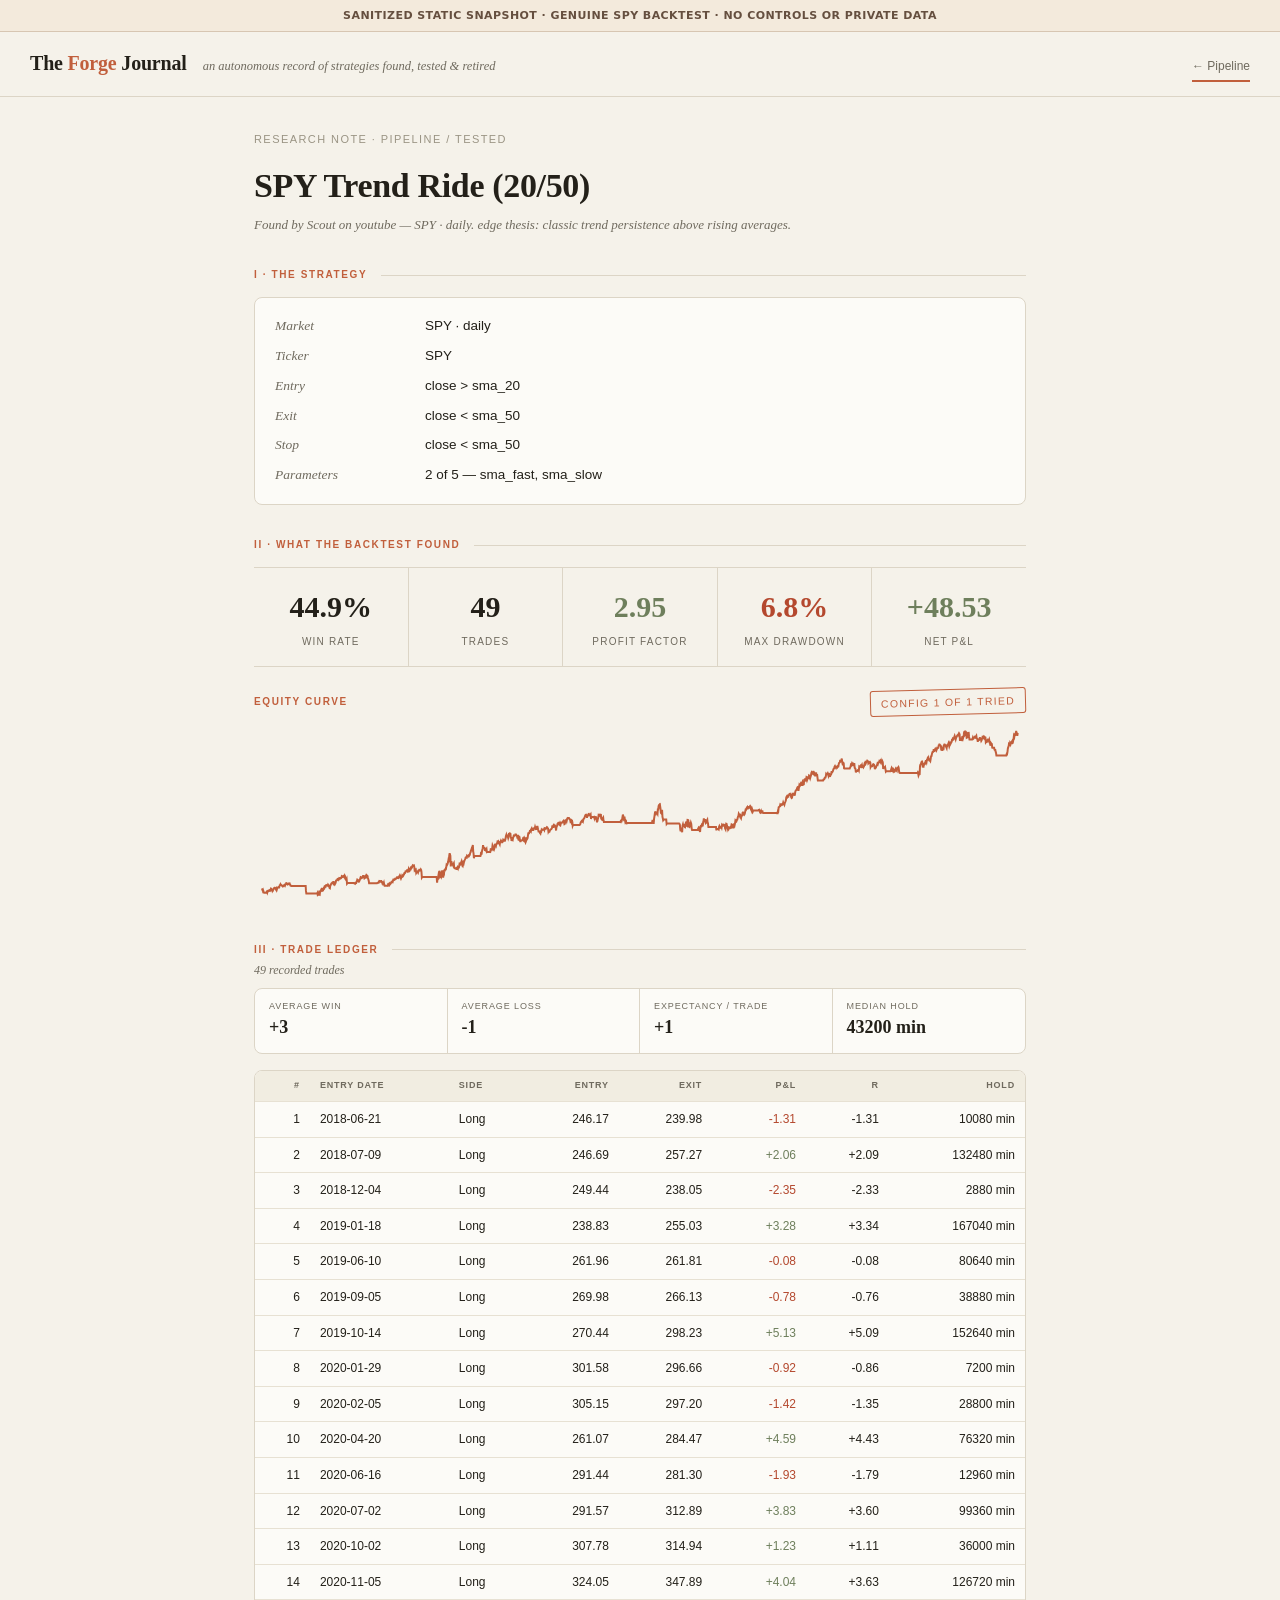
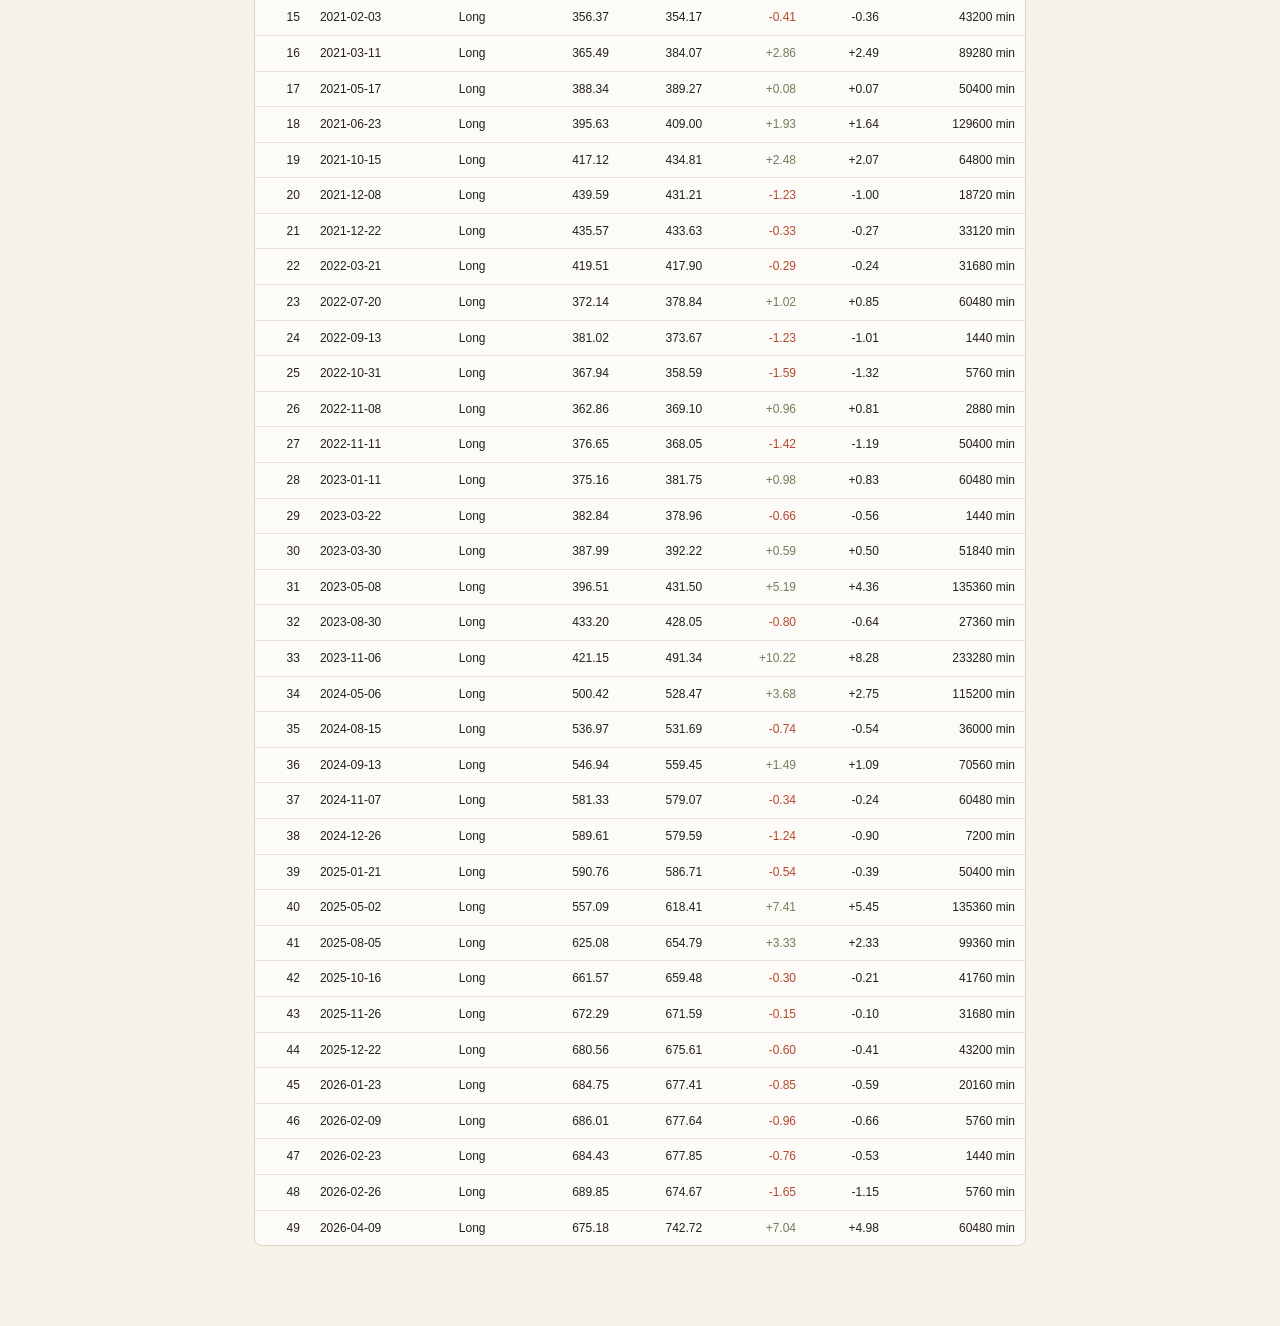
==== commit 008d30c1: "feat: publish verified trade ledger snapshot" ====
--- a/card/DEMO-TREND/index.html
+++ b/card/DEMO-TREND/index.html
@@ -7,6 +7,7 @@
 <link rel="stylesheet" href="../../static/forge.css">
 </head>
 <body>
+<div class="snapshot-banner" role="note">Sanitized static snapshot · genuine SPY backtest · no controls or private data</div>
 <header>
   <div class="logo">The <em>Forge</em> Journal</div>
   <span class="sub">an autonomous record of strategies found, tested &amp; retired</span>
@@ -15,16 +16,16 @@
 
 <div class="note">
   <div class="crumb">Research note · Pipeline / Tested</div>
-  
+
   <h1>SPY Trend Ride (20/50)</h1>
   <div class="byline">
     Found by Scout on youtube — SPY · daily.
     edge thesis: classic trend persistence above rising averages.
-    
+
   </div>
 
   <div class="rule-h"><span class="label">I · The strategy</span></div>
-  
+
   <dl class="facts">
     <dt>Market</dt><dd>SPY · daily</dd>
     <dt>Ticker</dt><dd>SPY</dd>
@@ -33,16 +34,16 @@
     <dt>Stop</dt><dd>close &lt; sma_50</dd>
     <dt>Parameters</dt><dd>2 of 5 — sma_fast, sma_slow</dd>
   </dl>
-  
+
 
   <div class="rule-h"><span class="label">II · What the backtest found</span></div>
-  
+
   <div class="figrow">
-    <div class="fig"><div class="v">48.9%</div><div class="l">Win rate</div></div>
-    <div class="fig"><div class="v">45</div><div class="l">Trades</div></div>
-    <div class="fig"><div class="v g">2.97</div><div class="l">Profit factor</div></div>
-    <div class="fig"><div class="v r">6.6%</div><div class="l">Max drawdown</div></div>
-    <div class="fig"><div class="v g">+47.78</div><div class="l">Net P&amp;L</div></div>
+    <div class="fig"><div class="v">44.9%</div><div class="l">Win rate</div></div>
+    <div class="fig"><div class="v">49</div><div class="l">Trades</div></div>
+    <div class="fig"><div class="v g">2.95</div><div class="l">Profit factor</div></div>
+    <div class="fig"><div class="v r">6.8%</div><div class="l">Max drawdown</div></div>
+    <div class="fig"><div class="v g">+48.53</div><div class="l">Net P&amp;L</div></div>
   </div>
 
   <div class="chart-cap">
@@ -50,11 +51,373 @@
     <span class="stamp">config 1 of 1 tried</span>
   </div>
   <svg width="100%" height="180" viewBox="0 0 780 180" preserveAspectRatio="none">
-    <polyline points="8.0,160.1 8.4,161.2 8.8,160.9 9.2,163.0 9.5,162.7 9.9,164.0 10.3,164.1 10.7,164.1 11.1,164.1 11.5,164.1 11.8,164.1 12.2,164.1 12.6,163.5 13.0,163.0 13.4,164.1 13.8,162.7 14.1,162.6 14.5,162.7 14.9,162.1 15.3,161.8 15.7,162.4 16.1,162.6 16.4,162.3 16.8,161.5 17.2,160.2 17.6,160.5 18.0,161.6 18.4,162.4 18.7,161.6 19.1,161.9 19.5,161.1 19.9,160.4 20.3,159.8 20.7,159.3 21.1,159.3 21.4,159.6 21.8,160.6 22.2,161.2 22.6,160.2 23.0,161.4 23.4,160.1 23.7,159.6 24.1,159.2 24.5,158.9 24.9,159.0 25.3,159.2 25.7,158.2 26.0,157.0 26.4,156.9 26.8,156.0 27.2,156.7 27.6,156.7 28.0,156.9 28.3,157.4 28.7,157.8 29.1,158.2 29.5,157.9 29.9,157.4 30.3,157.3 30.7,156.4 31.0,156.3 31.4,157.2 31.8,156.3 32.2,156.2 32.6,154.8 33.0,155.0 33.3,155.5 33.7,155.7 34.1,156.2 34.5,155.7 34.9,155.7 35.3,155.1 35.6,155.2 36.0,155.1 36.4,156.4 36.8,157.3 37.2,157.3 37.6,157.6 37.9,162.6 38.3,163.5 38.7,163.5 39.1,163.5 39.5,163.5 39.9,163.5 40.2,163.5 40.6,163.5 41.0,163.5 41.4,163.5 41.8,163.5 42.2,163.5 42.6,163.5 42.9,163.5 43.3,163.5 43.7,163.5 44.1,163.5 44.5,163.5 44.9,163.5 45.2,163.5 45.6,163.5 46.0,163.5 46.4,163.5 46.8,163.5 47.2,163.5 47.5,163.5 47.9,163.5 48.3,163.5 48.7,163.5 49.1,163.5 49.5,163.5 49.8,163.5 50.2,163.5 50.6,163.5 51.0,163.5 51.4,163.5 51.8,163.5 52.2,163.5 52.5,168.1 52.9,170.6 53.3,170.6 53.7,170.6 54.1,170.6 54.5,170.6 54.8,170.6 55.2,170.6 55.6,170.6 56.0,170.6 56.4,170.6 56.8,170.6 57.1,170.6 57.5,170.6 57.9,170.6 58.3,170.6 58.7,170.6 59.1,170.6 59.4,170.6 59.8,170.6 60.2,170.6 60.6,170.6 61.0,170.6 61.4,170.6 61.7,170.6 62.1,170.6 62.5,170.6 62.9,170.6 63.3,170.6 63.7,170.6 64.1,170.0 64.4,172.0 64.8,171.7 65.2,171.6 65.6,170.3 66.0,171.5 66.4,171.7 66.7,169.3 67.1,168.0 67.5,167.9 67.9,166.8 68.3,166.2 68.7,166.4 69.0,167.9 69.4,167.7 69.8,167.6 70.2,165.6 70.6,165.1 71.0,165.5 71.3,163.8 71.7,163.5 72.1,163.2 72.5,163.7 72.9,162.8 73.3,162.5 73.7,162.7 74.0,162.7 74.4,163.0 74.8,162.0 75.2,162.6 75.6,162.8 76.0,163.8 76.3,165.1 76.7,165.4 77.1,163.2 77.5,162.6 77.9,161.5 78.3,160.9 78.6,160.8 79.0,160.3 79.4,160.2 79.8,160.7 80.2,158.9 80.6,162.0 80.9,162.1 81.3,160.9 81.7,161.8 82.1,161.2 82.5,160.2 82.9,158.3 83.2,158.2 83.6,157.9 84.0,157.5 84.4,156.7 84.8,156.6 85.2,157.4 85.6,156.9 85.9,156.9 86.3,155.8 86.7,155.9 87.1,155.8 87.5,156.2 87.9,155.9 88.2,155.7 88.6,154.2 89.0,154.6 89.4,154.7 89.8,153.9 90.2,153.7 90.5,153.6 90.9,154.8 91.3,155.2 91.7,153.6 92.1,154.3 92.5,157.1 92.8,157.3 93.2,157.8 93.6,157.0 94.0,161.1 94.4,160.6 94.8,160.6 95.1,160.6 95.5,160.6 95.9,160.6 96.3,160.6 96.7,160.6 97.1,160.6 97.5,160.6 97.8,160.6 98.2,160.6 98.6,160.6 99.0,160.6 99.4,160.6 99.8,160.6 100.1,160.6 100.5,160.6 100.9,160.6 101.3,161.0 101.7,161.0 102.1,161.3 102.4,160.6 102.8,160.8 103.2,160.8 103.6,159.1 104.0,158.8 104.4,157.3 104.7,157.5 105.1,157.7 105.5,159.3 105.9,159.4 106.3,158.9 106.7,158.0 107.1,156.6 107.4,156.2 107.8,154.9 108.2,155.1 108.6,156.0 109.0,155.8 109.4,155.0 109.7,154.6 110.1,153.9 110.5,153.9 110.9,154.4 111.3,155.5 111.7,154.9 112.0,155.8 112.4,155.4 112.8,154.3 113.2,153.5 113.6,154.3 114.0,153.2 114.3,153.5 114.7,153.9 115.1,155.7 115.5,157.1 115.9,157.7 116.3,157.7 116.6,157.7 117.0,157.7 117.4,157.7 117.8,157.7 118.2,157.7 118.6,157.7 119.0,157.7 119.3,157.7 119.7,157.7 120.1,157.7 120.5,157.7 120.9,157.7 121.3,157.7 121.6,157.7 122.0,157.7 122.4,157.7 122.8,157.7 123.2,157.7 123.6,157.7 123.9,157.7 124.3,157.7 124.7,157.4 125.1,157.2 125.5,157.2 125.9,157.2 126.2,156.1 126.6,155.5 127.0,155.6 127.4,156.1 127.8,155.7 128.2,155.6 128.6,155.6 128.9,156.4 129.3,156.4 129.7,157.7 130.1,156.7 130.5,157.1 130.9,157.9 131.2,157.2 131.6,159.1 132.0,160.1 132.4,160.1 132.8,160.1 133.2,160.1 133.5,160.1 133.9,160.1 134.3,160.1 134.7,160.1 135.1,160.3 135.5,158.7 135.8,159.0 136.2,158.5 136.6,159.2 137.0,158.2 137.4,158.7 137.8,158.2 138.1,158.0 138.5,157.3 138.9,156.4 139.3,156.5 139.7,156.0 140.1,156.4 140.5,154.9 140.8,154.3 141.2,154.5 141.6,154.4 142.0,153.9 142.4,153.5 142.8,153.8 143.1,153.4 143.5,153.4 143.9,153.1 144.3,152.0 144.7,151.8 145.1,151.9 145.4,152.5 145.8,152.8 146.2,152.4 146.6,151.1 147.0,150.8 147.4,150.0 147.7,150.6 148.1,152.0 148.5,153.1 148.9,152.1 149.3,151.8 149.7,150.3 150.1,150.9 150.4,151.0 150.8,150.6 151.2,149.2 151.6,149.1 152.0,147.9 152.4,147.9 152.7,147.9 153.1,146.3 153.5,146.4 153.9,146.2 154.3,146.2 154.7,145.3 155.0,145.3 155.4,146.2 155.8,145.8 156.2,144.2 156.6,145.5 157.0,144.9 157.3,145.4 157.7,144.5 158.1,143.3 158.5,143.8 158.9,142.6 159.3,142.9 159.6,142.5 160.0,141.0 160.4,140.5 160.8,140.8 161.2,140.8 161.6,140.6 162.0,142.2 162.3,145.0 162.7,143.2 163.1,143.3 163.5,142.8 163.9,145.9 164.3,144.6 164.6,142.0 165.0,140.0 165.4,139.4 165.8,140.4 166.2,139.1 166.6,138.8 166.9,137.6 167.3,137.8 167.7,137.5 168.1,138.0 168.5,137.1 168.9,137.9 169.2,139.7 169.6,145.5 170.0,144.9 170.4,144.9 170.8,144.9 171.2,144.9 171.5,144.9 171.9,144.9 172.3,144.9 172.7,144.9 173.1,144.9 173.5,144.9 173.9,144.9 174.2,144.9 174.6,144.9 175.0,144.9 175.4,144.9 175.8,144.9 176.2,144.9 176.5,144.9 176.9,144.9 177.3,144.9 177.7,144.9 178.1,144.9 178.5,144.9 178.8,144.9 179.2,144.9 179.6,144.9 180.0,144.9 180.4,144.9 180.8,144.9 181.1,144.9 181.5,144.9 181.9,144.9 182.3,144.9 182.7,144.9 183.1,144.9 183.5,144.9 183.8,144.9 184.2,144.9 184.6,145.7 185.0,150.6 185.4,147.1 185.8,147.1 186.1,144.9 186.5,142.5 186.9,143.3 187.3,138.9 187.7,140.5 188.1,145.0 188.4,144.5 188.8,143.0 189.2,144.1 189.6,142.1 190.0,139.4 190.4,139.4 190.7,142.7 191.1,145.7 191.5,143.7 191.9,143.0 192.3,137.9 192.7,139.7 193.0,136.8 193.4,138.0 193.8,137.7 194.2,135.6 194.6,133.0 195.0,133.3 195.4,132.5 195.7,131.8 196.1,130.4 196.5,128.0 196.9,128.5 197.3,123.9 197.7,121.6 198.0,123.0 198.4,124.1 198.8,134.7 199.2,132.6 199.6,136.3 200.0,137.8 200.3,138.5 200.7,138.5 201.1,139.4 201.5,138.4 201.9,137.6 202.3,141.8 202.6,140.1 203.0,144.0 203.4,143.4 203.8,143.4 204.2,143.4 204.6,144.6 205.0,142.1 205.3,143.8 205.7,142.6 206.1,143.5 206.5,141.9 206.9,143.3 207.3,141.2 207.6,139.6 208.0,140.2 208.4,139.7 208.8,138.3 209.2,138.0 209.6,137.0 209.9,139.0 210.3,140.1 210.7,138.9 211.1,140.0 211.5,137.9 211.9,138.5 212.2,137.2 212.6,136.0 213.0,135.3 213.4,134.3 213.8,133.1 214.2,133.0 214.5,132.5 214.9,133.9 215.3,131.5 215.7,131.8 216.1,131.8 216.5,131.3 216.9,130.9 217.2,131.6 217.6,131.1 218.0,130.4 218.4,128.6 218.8,128.0 219.2,126.2 219.5,125.8 219.9,124.6 220.3,125.3 220.7,123.6 221.1,120.9 221.5,127.3 221.8,128.8 222.2,133.7 222.6,131.6 223.0,131.6 223.4,131.6 223.8,131.6 224.1,131.6 224.5,131.6 224.9,131.6 225.3,131.6 225.7,131.6 226.1,131.6 226.5,131.6 226.8,131.6 227.2,131.6 227.6,131.6 228.0,131.6 228.4,131.6 228.8,131.6 229.1,130.7 229.5,127.7 229.9,130.1 230.3,127.1 230.7,125.6 231.1,124.0 231.4,121.2 231.8,122.3 232.2,123.5 232.6,123.7 233.0,123.8 233.4,126.5 233.7,125.8 234.1,126.1 234.5,125.2 234.9,124.6 235.3,127.8 235.7,127.8 236.0,127.8 236.4,127.8 236.8,127.8 237.2,127.8 237.6,127.8 238.0,127.8 238.4,127.5 238.7,127.6 239.1,125.4 239.5,125.6 239.9,124.4 240.3,126.1 240.7,123.6 241.0,121.5 241.4,122.4 241.8,124.5 242.2,123.8 242.6,125.0 243.0,124.0 243.3,121.1 243.7,121.4 244.1,120.9 244.5,121.7 244.9,119.8 245.3,119.4 245.6,119.4 246.0,117.9 246.4,118.2 246.8,117.7 247.2,119.3 247.6,119.4 247.9,119.6 248.3,120.4 248.7,118.0 249.1,117.7 249.5,116.7 249.9,117.4 250.3,118.1 250.6,118.4 251.0,118.2 251.4,117.5 251.8,116.0 252.2,116.3 252.6,116.0 252.9,115.1 253.3,117.6 253.7,116.4 254.1,115.3 254.5,112.5 254.9,111.5 255.2,112.7 255.6,112.7 256.0,112.2 256.4,112.8 256.8,114.2 257.2,112.8 257.5,110.2 257.9,110.0 258.3,110.7 258.7,109.9 259.1,110.2 259.5,114.8 259.9,113.3 260.2,117.0 260.6,115.4 261.0,115.4 261.4,115.8 261.8,113.8 262.2,113.1 262.5,111.8 262.9,111.9 263.3,112.0 263.7,111.7 264.1,110.8 264.5,111.0 264.8,110.9 265.2,111.7 265.6,112.0 266.0,113.4 266.4,113.2 266.8,111.2 267.1,115.6 267.5,116.5 267.9,114.3 268.3,115.9 268.7,118.3 269.1,118.6 269.4,118.6 269.8,118.6 270.2,118.6 270.6,118.6 271.0,118.1 271.4,117.9 271.8,116.8 272.1,117.1 272.5,116.5 272.9,119.1 273.3,119.4 273.7,118.0 274.1,119.4 274.4,120.3 274.8,119.3 275.2,116.5 275.6,116.5 276.0,117.0 276.4,116.3 276.7,114.4 277.1,111.8 277.5,111.9 277.9,111.7 278.3,110.8 278.7,109.5 279.0,109.4 279.4,108.8 279.8,109.5 280.2,107.5 280.6,106.9 281.0,107.8 281.4,109.2 281.7,107.4 282.1,109.1 282.5,107.1 282.9,106.7 283.3,106.7 283.7,106.8 284.0,105.6 284.4,106.8 284.8,106.4 285.2,107.6 285.6,107.5 286.0,106.0 286.3,104.7 286.7,106.6 287.1,108.2 287.5,112.2 287.9,110.0 288.3,107.2 288.6,107.6 289.0,109.3 289.4,109.7 289.8,107.8 290.2,107.9 290.6,106.0 290.9,106.4 291.3,106.0 291.7,105.9 292.1,105.6 292.5,105.8 292.9,105.5 293.3,106.2 293.6,104.5 294.0,104.6 294.4,104.6 294.8,104.9 295.2,104.0 295.6,103.7 295.9,103.3 296.3,103.6 296.7,104.7 297.1,104.7 297.5,107.9 297.9,107.3 298.2,107.3 298.6,107.7 299.0,106.6 299.4,106.0 299.8,105.6 300.2,105.5 300.5,105.3 300.9,104.3 301.3,102.9 301.7,103.2 302.1,102.6 302.5,104.1 302.9,102.1 303.2,101.5 303.6,102.1 304.0,101.8 304.4,102.5 304.8,103.9 305.2,106.7 305.5,104.1 305.9,102.6 306.3,102.2 306.7,100.2 307.1,99.8 307.5,100.6 307.8,100.7 308.2,99.9 308.6,100.8 309.0,101.2 309.4,99.7 309.8,100.6 310.1,99.5 310.5,99.1 310.9,99.3 311.3,99.1 311.7,98.6 312.1,98.0 312.4,97.7 312.8,97.2 313.2,98.5 313.6,100.6 314.0,100.3 314.4,98.8 314.8,97.1 315.1,96.8 315.5,96.4 315.9,97.5 316.3,95.8 316.7,94.9 317.1,95.2 317.4,95.1 317.8,94.5 318.2,94.6 318.6,95.3 319.0,95.5 319.4,96.3 319.7,97.9 320.1,97.4 320.5,98.4 320.9,96.8 321.3,97.1 321.7,99.0 322.0,102.2 322.4,101.3 322.8,101.3 323.2,101.3 323.6,101.3 324.0,101.3 324.3,101.3 324.7,101.3 325.1,101.3 325.5,101.3 325.9,101.3 326.3,101.3 326.7,101.3 327.0,101.3 327.4,101.3 327.8,101.3 328.2,101.3 328.6,101.3 329.0,101.3 329.3,101.0 329.7,100.5 330.1,99.0 330.5,98.3 330.9,97.8 331.3,98.0 331.6,97.0 332.0,96.8 332.4,97.6 332.8,95.8 333.2,95.4 333.6,95.1 333.9,94.3 334.3,93.2 334.7,92.3 335.1,91.6 335.5,91.4 335.9,92.1 336.3,93.6 336.6,93.6 337.0,92.1 337.4,92.0 337.8,91.3 338.2,91.7 338.6,91.1 338.9,91.4 339.3,92.0 339.7,91.7 340.1,91.2 340.5,95.6 340.9,93.2 341.2,97.0 341.6,99.1 342.0,99.2 342.4,99.2 342.8,99.2 343.2,99.2 343.5,99.0 343.9,100.3 344.3,98.5 344.7,100.2 345.1,101.5 345.5,98.6 345.8,100.3 346.2,102.2 346.6,104.2 347.0,102.9 347.4,101.1 347.8,100.0 348.2,97.3 348.5,97.5 348.9,97.2 349.3,97.8 349.7,98.2 350.1,97.1 350.5,97.2 350.8,100.9 351.2,101.0 351.6,101.8 352.0,103.3 352.4,103.3 352.8,103.7 353.1,106.2 353.5,107.7 353.9,107.7 354.3,107.7 354.7,107.7 355.1,107.7 355.4,107.7 355.8,107.7 356.2,107.7 356.6,107.7 357.0,107.7 357.4,107.7 357.8,107.7 358.1,107.7 358.5,107.7 358.9,107.7 359.3,107.7 359.7,107.7 360.1,107.7 360.4,107.7 360.8,107.7 361.2,107.7 361.6,107.7 362.0,107.7 362.4,107.7 362.7,107.7 363.1,107.7 363.5,107.7 363.9,107.7 364.3,107.7 364.7,107.7 365.0,107.7 365.4,107.7 365.8,107.7 366.2,107.7 366.6,107.7 367.0,107.7 367.3,107.7 367.7,107.7 368.1,107.7 368.5,107.7 368.9,107.7 369.3,107.7 369.7,107.7 370.0,107.7 370.4,107.9 370.8,105.8 371.2,108.1 371.6,105.4 372.0,104.5 372.3,103.2 372.7,100.9 373.1,102.0 373.5,104.9 373.9,104.4 374.3,102.8 374.6,105.2 375.0,107.0 375.4,106.1 375.8,106.6 376.2,109.7 376.6,108.6 376.9,108.6 377.3,108.6 377.7,108.6 378.1,108.6 378.5,108.6 378.9,108.6 379.3,108.6 379.6,108.6 380.0,108.6 380.4,108.6 380.8,108.6 381.2,108.6 381.6,108.6 381.9,108.6 382.3,108.6 382.7,108.6 383.1,108.6 383.5,108.6 383.9,108.6 384.2,108.6 384.6,108.6 385.0,108.6 385.4,108.6 385.8,108.6 386.2,108.6 386.5,108.6 386.9,108.6 387.3,108.6 387.7,108.6 388.1,108.6 388.5,108.6 388.8,108.6 389.2,108.6 389.6,108.6 390.0,108.6 390.4,108.6 390.8,108.6 391.2,108.6 391.5,108.6 391.9,108.6 392.3,108.6 392.7,108.6 393.1,108.6 393.5,108.6 393.8,108.6 394.2,108.6 394.6,108.6 395.0,108.6 395.4,108.6 395.8,108.6 396.1,108.6 396.5,108.6 396.9,108.6 397.3,108.6 397.7,108.6 398.1,108.6 398.4,108.6 398.8,108.6 399.2,108.6 399.6,108.6 400.0,108.6 400.4,108.6 400.7,108.6 401.1,108.6 401.5,108.6 401.9,108.6 402.3,107.7 402.7,105.9 403.1,107.6 403.4,107.4 403.8,109.5 404.2,104.8 404.6,102.5 405.0,99.8 405.4,100.3 405.7,101.6 406.1,98.6 406.5,98.8 406.9,99.1 407.3,99.3 407.7,100.1 408.0,96.1 408.4,96.1 408.8,92.8 409.2,92.0 409.6,91.6 410.0,93.0 410.3,92.4 410.7,95.1 411.1,99.1 411.5,99.6 411.9,99.0 412.3,96.3 412.7,102.9 413.0,104.1 413.4,103.7 413.8,103.7 414.2,103.7 414.6,103.7 415.0,103.7 415.3,103.7 415.7,103.7 416.1,103.7 416.5,103.7 416.9,107.9 417.3,107.4 417.6,107.4 418.0,107.4 418.4,107.4 418.8,107.4 419.2,107.4 419.6,107.4 419.9,107.4 420.3,107.4 420.7,107.4 421.1,107.4 421.5,107.4 421.9,107.4 422.2,107.4 422.6,107.4 423.0,107.4 423.4,107.4 423.8,107.4 424.2,107.4 424.6,107.4 424.9,107.4 425.3,107.4 425.7,107.4 426.1,107.4 426.5,107.4 426.9,107.4 427.2,107.4 427.6,107.4 428.0,107.4 428.4,107.4 428.8,107.4 429.2,107.4 429.5,107.4 429.9,107.7 430.3,108.5 430.7,113.1 431.1,114.9 431.5,112.2 431.8,112.2 432.2,112.0 432.6,115.7 433.0,109.3 433.4,108.2 433.8,109.7 434.2,108.2 434.5,109.6 434.9,110.1 435.3,109.3 435.7,110.0 436.1,107.6 436.5,106.4 436.8,106.4 437.2,109.4 437.6,109.7 438.0,104.0 438.4,104.1 438.8,104.3 439.1,107.7 439.5,110.3 439.9,110.6 440.3,109.2 440.7,110.6 441.1,108.0 441.4,106.6 441.8,107.8 442.2,112.2 442.6,114.4 443.0,114.4 443.4,114.4 443.7,114.4 444.1,114.4 444.5,114.4 444.9,114.4 445.3,114.4 445.7,114.4 446.1,114.4 446.4,114.4 446.8,114.4 447.2,114.4 447.6,114.4 448.0,114.4 448.4,114.4 448.7,113.1 449.1,112.5 449.5,111.8 449.9,112.1 450.3,115.0 450.7,116.2 451.0,113.0 451.4,110.8 451.8,111.0 452.2,110.9 452.6,108.9 453.0,108.5 453.3,110.8 453.7,108.1 454.1,106.2 454.5,103.5 454.9,105.5 455.3,106.6 455.7,104.2 456.0,106.2 456.4,107.9 456.8,107.4 457.2,105.2 457.6,105.3 458.0,104.7 458.3,107.3 458.7,107.8 459.1,111.5 459.5,111.7 459.9,110.8 460.3,112.7 460.6,111.3 461.0,111.3 461.4,111.3 461.8,111.3 462.2,111.3 462.6,111.3 462.9,111.3 463.3,111.3 463.7,111.3 464.1,111.3 464.5,111.3 464.9,111.3 465.2,111.3 465.6,111.3 466.0,111.3 466.4,111.3 466.8,111.3 467.2,114.5 467.6,113.3 467.9,113.3 468.3,113.3 468.7,113.3 469.1,113.3 469.5,113.7 469.9,111.2 470.2,110.5 470.6,111.5 471.0,111.9 471.4,111.2 471.8,111.1 472.2,111.0 472.5,111.8 472.9,109.4 473.3,109.8 473.7,109.1 474.1,109.0 474.5,109.1 474.8,110.1 475.2,109.9 475.6,109.7 476.0,112.6 476.4,113.4 476.8,109.8 477.1,108.3 477.5,108.4 477.9,110.5 478.3,111.8 478.7,113.0 479.1,111.6 479.5,111.8 479.8,112.6 480.2,111.8 480.6,112.1 481.0,112.3 481.4,111.7 481.8,112.9 482.1,110.7 482.5,109.0 482.9,109.3 483.3,109.2 483.7,111.2 484.1,112.5 484.4,111.0 484.8,108.7 485.2,108.6 485.6,109.6 486.0,107.9 486.4,105.2 486.7,105.6 487.1,105.2 487.5,105.8 487.9,104.7 488.3,104.4 488.7,102.7 489.1,101.4 489.4,101.2 489.8,98.8 490.2,99.5 490.6,100.5 491.0,101.5 491.4,100.8 491.7,102.2 492.1,103.0 492.5,100.9 492.9,100.8 493.3,100.1 493.7,97.8 494.0,97.6 494.4,97.9 494.8,99.4 495.2,99.9 495.6,99.4 496.0,98.2 496.3,96.6 496.7,95.1 497.1,95.2 497.5,94.5 497.9,93.0 498.3,92.6 498.6,93.9 499.0,93.9 499.4,93.0 499.8,92.5 500.2,92.5 500.6,93.8 501.0,91.9 501.3,91.5 501.7,92.0 502.1,94.8 502.5,95.4 502.9,96.3 503.3,94.6 503.6,95.4 504.0,96.7 504.4,96.7 504.8,96.8 505.2,95.7 505.6,98.0 505.9,98.4 506.3,98.4 506.7,98.4 507.1,98.4 507.5,98.4 507.9,98.4 508.2,98.4 508.6,98.4 509.0,98.4 509.4,98.4 509.8,97.9 510.2,98.2 510.6,97.9 510.9,98.7 511.3,99.9 511.7,100.5 512.1,100.2 512.5,99.0 512.9,100.0 513.2,99.8 513.6,98.2 514.0,100.5 514.4,100.8 514.8,100.8 515.2,100.8 515.5,100.8 515.9,100.8 516.3,100.8 516.7,100.8 517.1,100.8 517.5,100.8 517.8,100.8 518.2,100.8 518.6,100.8 519.0,100.8 519.4,100.8 519.8,100.8 520.1,100.8 520.5,100.8 520.9,100.8 521.3,100.8 521.7,100.8 522.1,100.8 522.5,100.8 522.8,100.8 523.2,100.8 523.6,100.8 524.0,100.8 524.4,100.8 524.8,100.8 525.1,100.8 525.5,100.8 525.9,100.8 526.3,100.8 526.7,100.8 527.1,100.8 527.4,100.8 527.8,100.9 528.2,100.3 528.6,100.2 529.0,101.6 529.4,98.8 529.7,98.9 530.1,95.3 530.5,94.9 530.9,94.7 531.3,94.4 531.7,93.0 532.1,93.4 532.4,92.6 532.8,92.5 533.2,92.9 533.6,92.7 534.0,92.8 534.4,92.1 534.7,90.9 535.1,91.9 535.5,92.0 535.9,92.7 536.3,91.3 536.7,90.4 537.0,89.7 537.4,88.8 537.8,86.1 538.2,85.4 538.6,85.7 539.0,84.6 539.3,83.4 539.7,86.2 540.1,84.3 540.5,83.9 540.9,83.0 541.3,82.7 541.6,82.6 542.0,83.2 542.4,84.3 542.8,86.0 543.2,86.6 543.6,86.3 544.0,83.5 544.3,83.8 544.7,82.7 545.1,82.7 545.5,82.6 545.9,83.3 546.3,84.5 546.6,82.7 547.0,80.1 547.4,79.7 547.8,79.1 548.2,78.9 548.6,77.8 548.9,78.0 549.3,76.4 549.7,76.5 550.1,80.0 550.5,77.3 550.9,75.1 551.2,75.8 551.6,75.2 552.0,73.5 552.4,73.4 552.8,72.1 553.2,72.2 553.5,75.2 553.9,73.3 554.3,71.8 554.7,72.9 555.1,74.0 555.5,73.8 555.9,69.4 556.2,69.3 556.6,70.1 557.0,69.7 557.4,70.0 557.8,69.2 558.2,67.2 558.5,67.4 558.9,69.6 559.3,68.5 559.7,66.3 560.1,67.6 560.5,67.8 560.8,65.5 561.2,65.8 561.6,66.3 562.0,67.8 562.4,66.5 562.8,65.2 563.1,63.2 563.5,62.5 563.9,62.9 564.3,63.5 564.7,63.9 565.1,62.1 565.5,62.1 565.8,62.5 566.2,63.9 566.6,63.7 567.0,66.4 567.4,64.1 567.8,64.0 568.1,63.7 568.5,65.9 568.9,64.3 569.3,67.3 569.7,70.1 570.1,70.1 570.4,70.1 570.8,70.1 571.2,70.1 571.6,70.1 572.0,70.1 572.4,70.1 572.7,70.1 573.1,70.1 573.5,70.1 573.9,70.1 574.3,70.1 574.7,70.1 575.0,70.1 575.4,69.2 575.8,69.0 576.2,68.9 576.6,67.8 577.0,67.5 577.4,67.5 577.7,66.6 578.1,64.0 578.5,64.4 578.9,64.2 579.3,63.9 579.7,63.4 580.0,64.0 580.4,65.5 580.8,64.2 581.2,64.0 581.6,65.5 582.0,66.8 582.3,65.0 582.7,64.8 583.1,64.6 583.5,62.1 583.9,62.1 584.3,62.4 584.6,61.7 585.0,61.2 585.4,59.5 585.8,59.1 586.2,58.9 586.6,57.3 587.0,56.7 587.3,57.3 587.7,57.6 588.1,58.3 588.5,57.5 588.9,57.2 589.3,56.9 589.6,57.7 590.0,57.3 590.4,57.1 590.8,54.9 591.2,53.6 591.6,53.4 591.9,53.2 592.3,51.0 592.7,52.9 593.1,51.5 593.5,50.9 593.9,49.6 594.2,52.7 594.6,54.4 595.0,55.8 595.4,53.6 595.8,54.0 596.2,58.9 596.5,60.0 596.9,58.7 597.3,58.7 597.7,58.7 598.1,58.7 598.5,58.7 598.9,58.7 599.2,58.7 599.6,58.7 600.0,58.7 600.4,58.7 600.8,58.7 601.2,58.7 601.5,58.7 601.9,58.7 602.3,57.5 602.7,57.1 603.1,55.1 603.5,55.4 603.8,54.7 604.2,56.4 604.6,54.1 605.0,54.6 605.4,54.4 605.8,55.6 606.1,55.6 606.5,53.6 606.9,57.9 607.3,58.3 607.7,58.8 608.1,62.3 608.5,60.9 608.8,60.9 609.2,60.9 609.6,60.9 610.0,60.3 610.4,60.0 610.8,59.9 611.1,60.5 611.5,57.0 611.9,57.3 612.3,56.8 612.7,56.2 613.1,56.7 613.4,55.8 613.8,56.2 614.2,55.3 614.6,57.2 615.0,57.1 615.4,57.5 615.7,55.6 616.1,57.5 616.5,55.5 616.9,54.1 617.3,54.4 617.7,53.2 618.0,51.4 618.4,53.1 618.8,52.2 619.2,52.2 619.6,51.3 620.0,51.7 620.4,51.8 620.7,53.8 621.1,53.3 621.5,53.4 621.9,52.7 622.3,52.4 622.7,53.0 623.0,57.2 623.4,56.3 623.8,56.8 624.2,54.2 624.6,49.0 625.0,47.3 625.3,46.3 625.7,46.1 626.1,46.8 626.5,46.7 626.9,48.1 627.3,50.9 627.6,50.0 628.0,49.2 628.4,49.2 628.8,48.0 629.2,47.3 629.6,46.6 629.9,45.4 630.3,46.1 630.7,44.7 631.1,44.3 631.5,44.2 631.9,42.8 632.3,43.2 632.6,42.8 633.0,43.9 633.4,44.6 633.8,42.9 634.2,44.1 634.6,44.1 634.9,43.2 635.3,44.1 635.7,50.7 636.1,49.1 636.5,49.1 636.9,49.1 637.2,49.1 637.6,48.6 638.0,50.9 638.4,53.2 638.8,52.9 639.2,52.9 639.5,52.9 639.9,52.9 640.3,52.9 640.7,52.9 641.1,52.9 641.5,52.9 641.9,52.9 642.2,52.9 642.6,52.9 643.0,52.9 643.4,52.2 643.8,51.1 644.2,49.9 644.5,50.5 644.9,53.5 645.3,51.7 645.7,52.7 646.1,51.5 646.5,52.7 646.8,54.1 647.2,52.7 647.6,51.8 648.0,51.1 648.4,53.0 648.8,51.6 649.1,51.4 649.5,52.1 649.9,49.9 650.3,49.9 650.7,49.3 651.1,48.8 651.4,49.7 651.8,53.3 652.2,54.3 652.6,54.5 653.0,54.5 653.4,54.5 653.8,54.5 654.1,54.5 654.5,54.5 654.9,54.5 655.3,54.5 655.7,54.5 656.1,54.5 656.4,54.5 656.8,54.5 657.2,54.5 657.6,54.5 658.0,54.5 658.4,54.5 658.7,54.5 659.1,54.5 659.5,54.5 659.9,54.5 660.3,54.5 660.7,54.5 661.0,54.5 661.4,54.5 661.8,54.5 662.2,54.5 662.6,54.5 663.0,54.5 663.4,54.5 663.7,54.5 664.1,54.5 664.5,54.5 664.9,54.5 665.3,54.5 665.7,54.5 666.0,54.5 666.4,54.5 666.8,54.5 667.2,54.5 667.6,54.5 668.0,54.5 668.3,54.5 668.7,54.5 669.1,54.5 669.5,54.5 669.9,54.5 670.3,54.5 670.6,54.0 671.0,55.2 671.4,56.9 671.8,56.0 672.2,54.6 672.6,54.9 672.9,48.0 673.3,46.5 673.7,46.3 674.1,45.2 674.5,43.8 674.9,43.6 675.3,44.3 675.6,48.0 676.0,47.9 676.4,49.4 676.8,45.0 677.2,46.2 677.6,45.4 677.9,45.6 678.3,44.4 678.7,43.1 679.1,43.2 679.5,44.3 679.9,42.0 680.2,41.8 680.6,40.6 681.0,41.2 681.4,40.3 681.8,42.8 682.2,40.7 682.5,42.6 682.9,42.6 683.3,43.2 683.7,41.0 684.1,38.5 684.5,38.4 684.9,36.6 685.2,35.5 685.6,34.4 686.0,34.5 686.4,33.5 686.8,31.7 687.2,33.4 687.5,33.5 687.9,32.1 688.3,31.5 688.7,32.3 689.1,31.9 689.5,32.8 689.8,32.1 690.2,30.7 690.6,30.8 691.0,30.4 691.4,30.4 691.8,28.4 692.1,28.3 692.5,27.3 692.9,27.4 693.3,28.0 693.7,28.3 694.1,29.2 694.4,33.0 694.8,29.5 695.2,30.7 695.6,28.9 696.0,29.1 696.4,27.3 696.8,27.7 697.1,25.2 697.5,24.4 697.9,24.4 698.3,25.0 698.7,25.0 699.1,26.3 699.4,26.9 699.8,27.9 700.2,24.3 700.6,25.3 701.0,24.3 701.4,23.8 701.7,22.9 702.1,24.4 702.5,26.1 702.9,24.9 703.3,22.9 703.7,23.6 704.0,23.0 704.4,22.4 704.8,21.7 705.2,19.7 705.6,19.8 706.0,18.5 706.3,18.8 706.7,19.1 707.1,18.0 707.5,16.8 707.9,15.6 708.3,17.0 708.7,17.8 709.0,18.9 709.4,17.5 709.8,16.8 710.2,15.9 710.6,15.0 711.0,14.7 711.3,14.7 711.7,13.9 712.1,14.8 712.5,13.3 712.9,14.0 713.3,20.8 713.6,17.0 714.0,17.3 714.4,16.2 714.8,17.9 715.2,16.5 715.6,14.0 715.9,14.0 716.3,15.3 716.7,13.8 717.1,11.8 717.5,8.8 717.9,8.1 718.3,8.0 718.6,10.8 719.0,10.0 719.4,9.5 719.8,12.5 720.2,11.6 720.6,14.3 720.9,14.1 721.3,10.2 721.7,9.6 722.1,9.5 722.5,13.7 722.9,13.7 723.2,16.1 723.6,17.6 724.0,17.6 724.4,17.6 724.8,17.6 725.2,17.6 725.5,17.6 725.9,17.2 726.3,15.9 726.7,17.0 727.1,16.6 727.5,15.8 727.8,15.6 728.2,15.2 728.6,15.9 729.0,16.0 729.4,14.5 729.8,14.0 730.2,16.5 730.5,16.8 730.9,17.4 731.3,19.9 731.7,18.1 732.1,18.1 732.5,18.0 732.8,17.0 733.2,16.2 733.6,16.2 734.0,17.0 734.4,17.3 734.8,19.0 735.1,18.6 735.5,17.1 735.9,15.7 736.3,16.5 736.7,16.5 737.1,15.0 737.4,14.6 737.8,15.1 738.2,16.2 738.6,15.6 739.0,15.8 739.4,20.4 739.8,20.0 740.1,20.0 740.5,19.8 740.9,18.7 741.3,17.8 741.7,17.8 742.1,18.3 742.4,18.9 742.8,17.8 743.2,19.7 743.6,20.8 744.0,23.6 744.4,22.6 744.7,21.4 745.1,22.0 745.5,22.0 745.9,25.5 746.3,25.6 746.7,25.6 747.0,25.6 747.4,25.6 747.8,25.6 748.2,27.6 748.6,27.9 749.0,27.9 749.3,29.4 749.7,30.5 750.1,33.0 750.5,33.0 750.9,33.0 751.3,33.0 751.7,33.0 752.0,33.0 752.4,33.0 752.8,33.0 753.2,33.0 753.6,33.0 754.0,33.0 754.3,33.0 754.7,33.0 755.1,33.0 755.5,33.0 755.9,33.0 756.3,33.0 756.6,33.0 757.0,33.0 757.4,33.0 757.8,33.0 758.2,33.0 758.6,33.0 758.9,33.0 759.3,33.0 759.7,33.0 760.1,33.0 760.5,31.6 760.9,31.8 761.3,29.6 761.6,26.9 762.0,25.1 762.4,24.5 762.8,21.8 763.2,22.3 763.6,23.8 763.9,21.4 764.3,22.3 764.7,20.6 765.1,20.2 765.5,21.3 765.9,21.3 766.2,19.0 766.6,18.4 767.0,19.2 767.4,17.4 767.8,14.1 768.2,14.8 768.5,12.9 768.9,12.3 769.3,12.7 769.7,11.4 770.1,9.4 770.5,12.4 770.8,12.5 771.2,14.1 771.6,11.7 772.0,11.2" fill="none" stroke="#C15F3C" stroke-width="2"/>
+    <polyline points="8.0,165.5 8.4,166.6 8.8,166.3 9.2,168.5 9.5,168.2 9.9,169.5 10.3,169.7 10.7,169.7 11.1,169.7 11.5,169.7 11.8,169.7 12.2,169.7 12.6,169.0 13.0,168.5 13.4,169.6 13.8,168.2 14.1,168.1 14.5,168.2 14.9,167.6 15.3,167.2 15.7,167.8 16.1,168.0 16.4,167.7 16.8,166.9 17.2,165.6 17.6,165.9 18.0,167.0 18.4,167.9 18.7,167.1 19.1,167.4 19.5,166.5 19.9,165.8 20.3,165.2 20.7,164.7 21.1,164.7 21.4,165.0 21.8,166.0 22.2,166.6 22.6,165.6 23.0,166.8 23.4,165.5 23.7,165.0 24.1,164.6 24.5,164.2 24.9,164.3 25.3,164.5 25.7,163.6 26.0,162.3 26.4,162.2 26.8,161.3 27.2,162.0 27.6,162.0 28.0,162.2 28.3,162.7 28.7,163.2 29.1,163.5 29.5,163.2 29.9,162.7 30.3,162.6 30.7,161.7 31.0,161.6 31.4,162.5 31.8,161.6 32.2,161.4 32.6,160.1 33.0,160.2 33.3,160.8 33.7,161.0 34.1,161.5 34.5,161.0 34.9,161.0 35.3,160.4 35.6,160.5 36.0,160.4 36.4,161.7 36.8,162.6 37.2,162.6 37.6,163.0 37.9,163.0 38.3,163.0 38.7,163.0 39.1,163.0 39.5,163.0 39.9,163.0 40.2,163.0 40.6,163.0 41.0,163.0 41.4,163.0 41.8,163.0 42.2,163.0 42.6,163.0 42.9,163.0 43.3,163.0 43.7,163.0 44.1,163.0 44.5,163.0 44.9,163.0 45.2,163.0 45.6,163.0 46.0,163.0 46.4,163.0 46.8,163.0 47.2,163.0 47.5,163.0 47.9,163.0 48.3,163.0 48.7,163.0 49.1,163.0 49.5,163.0 49.8,163.0 50.2,163.0 50.6,163.0 51.0,163.0 51.4,163.0 51.8,163.0 52.2,163.0 52.5,167.9 52.9,170.6 53.3,170.6 53.7,170.6 54.1,170.6 54.5,170.6 54.8,170.6 55.2,170.6 55.6,170.6 56.0,170.6 56.4,170.6 56.8,170.6 57.1,170.6 57.5,170.6 57.9,170.6 58.3,170.6 58.7,170.6 59.1,170.6 59.4,170.6 59.8,170.6 60.2,170.6 60.6,170.6 61.0,170.6 61.4,170.6 61.7,170.6 62.1,170.6 62.5,170.6 62.9,170.6 63.3,170.6 63.7,170.6 64.1,169.9 64.4,172.0 64.8,171.7 65.2,171.6 65.6,170.3 66.0,171.5 66.4,171.7 66.7,169.2 67.1,167.8 67.5,167.7 67.9,166.6 68.3,165.9 68.7,166.1 69.0,167.7 69.4,167.5 69.8,167.4 70.2,165.3 70.6,164.8 71.0,165.1 71.3,163.4 71.7,163.1 72.1,162.7 72.5,163.3 72.9,162.3 73.3,162.1 73.7,162.2 74.0,162.3 74.4,162.6 74.8,161.6 75.2,162.2 75.6,162.4 76.0,163.4 76.3,164.8 76.7,165.1 77.1,162.7 77.5,162.1 77.9,161.0 78.3,160.4 78.6,160.3 79.0,159.7 79.4,159.6 79.8,160.1 80.2,158.2 80.6,161.5 80.9,161.6 81.3,160.4 81.7,161.3 82.1,160.6 82.5,159.6 82.9,157.6 83.2,157.5 83.6,157.2 84.0,156.8 84.4,156.0 84.8,155.8 85.2,156.7 85.6,156.1 85.9,156.2 86.3,155.0 86.7,155.1 87.1,155.0 87.5,155.4 87.9,155.1 88.2,154.9 88.6,153.4 89.0,153.8 89.4,153.9 89.8,153.1 90.2,152.8 90.5,152.7 90.9,154.0 91.3,154.4 91.7,152.7 92.1,153.4 92.5,156.3 92.8,156.6 93.2,157.1 93.6,156.2 94.0,160.6 94.4,160.1 94.8,160.1 95.1,160.1 95.5,160.1 95.9,160.1 96.3,160.1 96.7,160.1 97.1,160.1 97.5,160.1 97.8,160.1 98.2,160.1 98.6,160.1 99.0,160.1 99.4,160.1 99.8,160.1 100.1,160.1 100.5,160.1 100.9,160.1 101.3,160.4 101.7,160.5 102.1,160.8 102.4,160.1 102.8,160.3 103.2,160.2 103.6,158.5 104.0,158.1 104.4,156.6 104.7,156.8 105.1,157.0 105.5,158.6 105.9,158.8 106.3,158.2 106.7,157.4 107.1,155.9 107.4,155.4 107.8,154.1 108.2,154.3 108.6,155.2 109.0,155.0 109.4,154.2 109.7,153.8 110.1,153.0 110.5,153.0 110.9,153.5 111.3,154.7 111.7,154.1 112.0,155.0 112.4,154.6 112.8,153.4 113.2,152.6 113.6,153.4 114.0,152.3 114.3,152.6 114.7,153.0 115.1,154.9 115.5,156.3 115.9,157.6 116.3,160.3 116.6,160.3 117.0,160.3 117.4,160.3 117.8,160.3 118.2,160.3 118.6,160.3 119.0,160.3 119.3,160.3 119.7,160.3 120.1,160.3 120.5,160.3 120.9,160.3 121.3,160.3 121.6,160.3 122.0,160.3 122.4,160.3 122.8,160.3 123.2,160.3 123.6,160.3 123.9,160.3 124.3,160.3 124.7,159.9 125.1,159.8 125.5,159.7 125.9,159.7 126.2,158.6 126.6,158.0 127.0,158.1 127.4,158.6 127.8,158.2 128.2,158.1 128.6,158.1 128.9,158.9 129.3,158.9 129.7,160.2 130.1,159.3 130.5,159.6 130.9,160.5 131.2,159.7 131.6,161.7 132.0,162.8 132.4,162.8 132.8,162.8 133.2,162.8 133.5,162.8 133.9,162.8 134.3,162.8 134.7,162.8 135.1,162.9 135.5,161.4 135.8,161.6 136.2,161.1 136.6,161.8 137.0,160.7 137.4,161.3 137.8,160.8 138.1,160.5 138.5,159.9 138.9,158.9 139.3,159.0 139.7,158.5 140.1,158.9 140.5,157.4 140.8,156.7 141.2,156.9 141.6,156.9 142.0,156.3 142.4,155.9 142.8,156.2 143.1,155.8 143.5,155.8 143.9,155.5 144.3,154.3 144.7,154.2 145.1,154.2 145.4,154.9 145.8,155.1 146.2,154.8 146.6,153.4 147.0,153.1 147.4,152.3 147.7,152.9 148.1,154.4 148.5,155.5 148.9,154.5 149.3,154.2 149.7,152.6 150.1,153.2 150.4,153.4 150.8,152.9 151.2,151.4 151.6,151.3 152.0,150.1 152.4,150.1 152.7,150.0 153.1,148.5 153.5,148.6 153.9,148.3 154.3,148.3 154.7,147.3 155.0,147.4 155.4,148.4 155.8,147.9 156.2,146.3 156.6,147.6 157.0,147.0 157.3,147.5 157.7,146.5 158.1,145.3 158.5,145.8 158.9,144.6 159.3,144.9 159.6,144.5 160.0,143.0 160.4,142.4 160.8,142.8 161.2,142.7 161.6,142.5 162.0,144.2 162.3,147.0 162.7,146.4 163.1,147.4 163.5,146.9 163.9,150.0 164.3,149.3 164.6,149.3 165.0,149.2 165.4,148.6 165.8,149.5 166.2,148.2 166.6,148.0 166.9,146.9 167.3,147.0 167.7,146.8 168.1,147.2 168.5,146.4 168.9,147.1 169.2,148.9 169.6,154.5 170.0,153.9 170.4,153.9 170.8,153.9 171.2,153.9 171.5,153.9 171.9,153.9 172.3,153.9 172.7,153.9 173.1,153.9 173.5,153.9 173.9,153.9 174.2,153.9 174.6,153.9 175.0,153.9 175.4,153.9 175.8,153.9 176.2,153.9 176.5,153.9 176.9,153.9 177.3,153.9 177.7,153.9 178.1,153.9 178.5,153.9 178.8,153.9 179.2,153.9 179.6,153.9 180.0,153.9 180.4,153.9 180.8,153.9 181.1,153.9 181.5,153.9 181.9,153.9 182.3,153.9 182.7,153.9 183.1,153.9 183.5,153.9 183.8,153.9 184.2,153.9 184.6,154.6 185.0,159.6 185.4,156.1 185.8,156.1 186.1,153.8 186.5,151.4 186.9,152.2 187.3,147.8 187.7,149.4 188.1,153.9 188.4,153.5 188.8,151.9 189.2,153.1 189.6,151.0 190.0,148.2 190.4,148.2 190.7,151.6 191.1,154.6 191.5,152.6 191.9,151.9 192.3,146.7 192.7,148.5 193.0,145.6 193.4,146.8 193.8,146.5 194.2,144.3 194.6,141.7 195.0,142.1 195.4,141.3 195.7,140.5 196.1,139.1 196.5,136.6 196.9,137.1 197.3,132.4 197.7,130.2 198.0,131.6 198.4,132.6 198.8,143.4 199.2,139.1 199.6,139.1 200.0,140.7 200.3,141.4 200.7,141.4 201.1,142.3 201.5,141.2 201.9,140.4 202.3,144.8 202.6,145.3 203.0,145.3 203.4,145.3 203.8,145.3 204.2,145.3 204.6,146.6 205.0,144.0 205.3,145.8 205.7,144.5 206.1,145.4 206.5,143.7 206.9,145.2 207.3,143.0 207.6,141.4 208.0,142.0 208.4,141.5 208.8,140.1 209.2,139.7 209.6,138.7 209.9,140.8 210.3,141.9 210.7,140.7 211.1,141.8 211.5,139.6 211.9,140.3 212.2,138.9 212.6,137.6 213.0,136.9 213.4,135.8 213.8,134.6 214.2,134.5 214.5,134.0 214.9,135.5 215.3,132.9 215.7,133.3 216.1,133.3 216.5,132.7 216.9,132.3 217.2,133.1 217.6,132.5 218.0,131.8 218.4,130.0 218.8,129.3 219.2,127.5 219.5,127.1 219.9,125.8 220.3,126.5 220.7,124.7 221.1,122.0 221.5,128.6 221.8,130.2 222.2,135.2 222.6,133.1 223.0,133.1 223.4,133.1 223.8,133.1 224.1,133.1 224.5,133.1 224.9,133.1 225.3,133.1 225.7,133.1 226.1,133.1 226.5,133.1 226.8,133.1 227.2,133.1 227.6,133.1 228.0,133.1 228.4,133.1 228.8,133.1 229.1,132.1 229.5,129.0 229.9,131.5 230.3,128.4 230.7,126.8 231.1,125.2 231.4,122.2 231.8,123.5 232.2,124.6 232.6,124.8 233.0,125.0 233.4,127.8 233.7,127.0 234.1,127.4 234.5,126.4 234.9,125.8 235.3,129.2 235.7,129.1 236.0,129.1 236.4,129.1 236.8,129.1 237.2,129.1 237.6,129.1 238.0,129.1 238.4,128.8 238.7,128.9 239.1,126.6 239.5,126.9 239.9,125.5 240.3,127.3 240.7,124.8 241.0,122.5 241.4,123.5 241.8,125.7 242.2,125.0 242.6,126.2 243.0,125.1 243.3,122.2 243.7,122.5 244.1,122.0 244.5,122.8 244.9,120.8 245.3,120.4 245.6,120.4 246.0,118.8 246.4,119.2 246.8,118.6 247.2,120.3 247.6,120.4 247.9,120.6 248.3,121.4 248.7,118.9 249.1,118.6 249.5,117.6 249.9,118.3 250.3,119.0 250.6,119.3 251.0,119.2 251.4,118.4 251.8,116.8 252.2,117.2 252.6,116.9 252.9,115.9 253.3,118.5 253.7,117.2 254.1,116.1 254.5,113.3 254.9,112.1 255.2,113.5 255.6,113.4 256.0,112.9 256.4,113.6 256.8,115.0 257.2,113.5 257.5,110.8 257.9,110.6 258.3,111.3 258.7,110.5 259.1,110.8 259.5,115.7 259.9,114.0 260.2,117.9 260.6,116.2 261.0,116.2 261.4,116.7 261.8,114.6 262.2,113.8 262.5,112.5 262.9,112.6 263.3,112.7 263.7,112.4 264.1,111.5 264.5,111.6 264.8,111.6 265.2,112.4 265.6,112.7 266.0,114.2 266.4,113.9 266.8,111.9 267.1,116.4 267.5,117.4 267.9,112.9 268.3,114.4 268.7,116.9 269.1,119.2 269.4,117.5 269.8,117.5 270.2,117.5 270.6,117.5 271.0,117.1 271.4,116.9 271.8,115.7 272.1,116.0 272.5,115.3 272.9,118.1 273.3,118.4 273.7,116.9 274.1,118.4 274.4,119.3 274.8,118.3 275.2,115.3 275.6,115.4 276.0,115.9 276.4,115.2 276.7,113.2 277.1,110.5 277.5,110.6 277.9,110.3 278.3,109.4 278.7,108.0 279.0,108.0 279.4,107.4 279.8,108.1 280.2,106.0 280.6,105.3 281.0,106.3 281.4,107.7 281.7,105.9 282.1,107.7 282.5,105.6 282.9,105.2 283.3,105.2 283.7,105.3 284.0,104.0 284.4,105.3 284.8,104.9 285.2,106.1 285.6,106.0 286.0,104.5 286.3,103.0 286.7,105.0 287.1,106.8 287.5,108.4 287.9,108.4 288.3,108.4 288.6,108.5 289.0,110.1 289.4,110.6 289.8,108.6 290.2,108.7 290.6,106.8 290.9,107.2 291.3,106.9 291.7,106.8 292.1,106.4 292.5,106.6 292.9,106.3 293.3,107.0 293.6,105.3 294.0,105.5 294.4,105.4 294.8,105.7 295.2,104.8 295.6,104.5 295.9,104.1 296.3,104.4 296.7,105.5 297.1,105.6 297.5,108.8 297.9,108.1 298.2,108.1 298.6,108.5 299.0,107.4 299.4,106.8 299.8,106.4 300.2,106.3 300.5,106.1 300.9,105.0 301.3,103.6 301.7,103.9 302.1,103.2 302.5,104.8 302.9,102.8 303.2,102.1 303.6,102.7 304.0,102.5 304.4,103.1 304.8,104.6 305.2,107.5 305.5,104.8 305.9,103.2 306.3,102.8 306.7,100.8 307.1,100.3 307.5,101.2 307.8,101.3 308.2,100.5 308.6,101.4 309.0,101.9 309.4,100.3 309.8,101.2 310.1,100.0 310.5,99.7 310.9,99.8 311.3,99.6 311.7,99.1 312.1,98.5 312.4,98.1 312.8,97.7 313.2,99.0 313.6,101.1 314.0,100.8 314.4,99.3 314.8,97.5 315.1,97.2 315.5,96.8 315.9,98.0 316.3,96.2 316.7,95.3 317.1,95.6 317.4,95.5 317.8,94.9 318.2,94.9 318.6,95.7 319.0,95.9 319.4,96.8 319.7,98.3 320.1,97.8 320.5,98.9 320.9,97.3 321.3,97.6 321.7,99.5 322.0,102.8 322.4,101.9 322.8,101.9 323.2,101.9 323.6,101.9 324.0,101.9 324.3,101.9 324.7,101.9 325.1,101.9 325.5,101.9 325.9,101.9 326.3,101.9 326.7,101.9 327.0,101.9 327.4,101.9 327.8,101.9 328.2,101.9 328.6,101.9 329.0,101.9 329.3,101.6 329.7,101.0 330.1,99.5 330.5,98.8 330.9,98.3 331.3,98.5 331.6,97.4 332.0,97.2 332.4,98.1 332.8,96.2 333.2,95.8 333.6,95.5 333.9,94.7 334.3,93.5 334.7,92.5 335.1,91.8 335.5,91.7 335.9,92.3 336.3,93.9 336.6,93.9 337.0,92.4 337.4,92.3 337.8,91.5 338.2,92.0 338.6,91.3 338.9,91.7 339.3,92.2 339.7,92.0 340.1,91.4 340.5,96.0 340.9,93.9 341.2,93.9 341.6,93.9 342.0,93.9 342.4,93.9 342.8,93.9 343.2,93.9 343.5,93.8 343.9,95.1 344.3,93.3 344.7,95.0 345.1,96.4 345.5,93.4 345.8,95.1 346.2,97.2 346.6,99.2 347.0,97.9 347.4,96.0 347.8,94.8 348.2,92.0 348.5,92.2 348.9,91.9 349.3,92.5 349.7,93.0 350.1,91.8 350.5,91.9 350.8,95.7 351.2,95.9 351.6,96.7 352.0,96.9 352.4,95.2 352.8,94.6 353.1,97.3 353.5,98.9 353.9,98.9 354.3,98.9 354.7,98.9 355.1,98.9 355.4,98.9 355.8,98.9 356.2,98.9 356.6,98.9 357.0,98.9 357.4,98.9 357.8,98.9 358.1,98.9 358.5,98.9 358.9,98.9 359.3,98.9 359.7,98.9 360.1,98.9 360.4,98.9 360.8,98.9 361.2,98.9 361.6,98.9 362.0,98.9 362.4,98.9 362.7,98.9 363.1,98.9 363.5,98.9 363.9,98.9 364.3,98.9 364.7,98.9 365.0,98.9 365.4,98.9 365.8,98.9 366.2,98.9 366.6,98.9 367.0,98.9 367.3,98.9 367.7,98.9 368.1,98.9 368.5,98.9 368.9,98.9 369.3,98.9 369.7,98.9 370.0,98.9 370.4,99.1 370.8,96.8 371.2,99.4 371.6,96.5 372.0,95.5 372.3,94.1 372.7,91.6 373.1,92.9 373.5,96.0 373.9,95.4 374.3,93.7 374.6,96.2 375.0,98.2 375.4,97.2 375.8,97.7 376.2,101.1 376.6,99.9 376.9,99.9 377.3,99.9 377.7,99.9 378.1,99.9 378.5,99.9 378.9,99.9 379.3,99.9 379.6,99.9 380.0,99.9 380.4,99.9 380.8,99.9 381.2,99.9 381.6,99.9 381.9,99.9 382.3,99.9 382.7,99.9 383.1,99.9 383.5,99.9 383.9,99.9 384.2,99.9 384.6,99.9 385.0,99.9 385.4,99.9 385.8,99.9 386.2,99.9 386.5,99.9 386.9,99.9 387.3,99.9 387.7,99.9 388.1,99.9 388.5,99.9 388.8,99.9 389.2,99.9 389.6,99.9 390.0,99.9 390.4,99.9 390.8,99.9 391.2,99.9 391.5,99.9 391.9,99.9 392.3,99.9 392.7,99.9 393.1,99.9 393.5,99.9 393.8,99.9 394.2,99.9 394.6,99.9 395.0,99.9 395.4,99.9 395.8,99.9 396.1,99.9 396.5,99.9 396.9,99.9 397.3,99.9 397.7,99.9 398.1,99.9 398.4,99.9 398.8,99.9 399.2,99.9 399.6,99.9 400.0,99.9 400.4,99.9 400.7,99.9 401.1,99.9 401.5,99.9 401.9,99.9 402.3,98.9 402.7,97.0 403.1,98.8 403.4,98.5 403.8,100.8 404.2,95.9 404.6,93.4 405.0,90.5 405.4,91.1 405.7,92.4 406.1,89.3 406.5,89.4 406.9,89.7 407.3,90.0 407.7,90.8 408.0,86.5 408.4,86.5 408.8,83.0 409.2,82.2 409.6,81.8 410.0,83.3 410.3,82.7 410.7,85.5 411.1,89.8 411.5,90.3 411.9,89.6 412.3,86.8 412.7,93.8 413.0,95.1 413.4,97.2 413.8,96.6 414.2,96.6 414.6,96.6 415.0,96.6 415.3,96.6 415.7,96.6 416.1,96.6 416.5,96.6 416.9,101.0 417.3,100.5 417.6,100.5 418.0,100.5 418.4,100.5 418.8,100.5 419.2,100.5 419.6,100.5 419.9,100.5 420.3,100.5 420.7,100.5 421.1,100.5 421.5,100.5 421.9,100.5 422.2,100.5 422.6,100.5 423.0,100.5 423.4,100.5 423.8,100.5 424.2,100.5 424.6,100.5 424.9,100.5 425.3,100.5 425.7,100.5 426.1,100.5 426.5,100.5 426.9,100.5 427.2,100.5 427.6,100.5 428.0,100.5 428.4,100.5 428.8,100.5 429.2,100.5 429.5,100.5 429.9,100.9 430.3,101.7 430.7,106.5 431.1,108.4 431.5,105.6 431.8,105.6 432.2,105.4 432.6,109.3 433.0,102.6 433.4,101.3 433.8,103.0 434.2,101.3 434.5,102.8 434.9,103.4 435.3,102.5 435.7,103.2 436.1,100.7 436.5,99.4 436.8,99.5 437.2,102.6 437.6,102.9 438.0,96.9 438.4,97.0 438.8,97.3 439.1,100.8 439.5,103.6 439.9,103.9 440.3,102.4 440.7,103.9 441.1,101.1 441.4,99.7 441.8,100.9 442.2,105.6 442.6,107.1 443.0,107.1 443.4,107.1 443.7,107.1 444.1,107.1 444.5,107.1 444.9,107.1 445.3,107.1 445.7,107.1 446.1,107.1 446.4,107.1 446.8,107.1 447.2,107.1 447.6,107.1 448.0,107.1 448.4,107.1 448.7,105.7 449.1,105.0 449.5,104.3 449.9,104.6 450.3,107.7 450.7,109.0 451.0,105.5 451.4,103.3 451.8,103.5 452.2,103.4 452.6,101.3 453.0,100.8 453.3,103.3 453.7,100.4 454.1,98.3 454.5,95.5 454.9,97.6 455.3,98.8 455.7,96.2 456.0,98.4 456.4,100.1 456.8,99.7 457.2,97.4 457.6,97.5 458.0,96.8 458.3,99.6 458.7,100.1 459.1,104.0 459.5,104.0 459.9,104.0 460.3,104.0 460.6,104.0 461.0,104.0 461.4,104.0 461.8,104.0 462.2,104.0 462.6,104.0 462.9,104.0 463.3,104.0 463.7,104.0 464.1,104.0 464.5,104.0 464.9,104.0 465.2,104.0 465.6,104.0 466.0,104.0 466.4,104.0 466.8,104.0 467.2,107.3 467.6,106.1 467.9,106.1 468.3,106.1 468.7,106.1 469.1,106.1 469.5,106.5 469.9,103.8 470.2,103.1 470.6,104.1 471.0,104.6 471.4,103.9 471.8,103.7 472.2,103.6 472.5,104.4 472.9,101.9 473.3,102.4 473.7,101.7 474.1,101.5 474.5,101.6 474.8,102.6 475.2,102.5 475.6,102.3 476.0,105.4 476.4,106.2 476.8,102.4 477.1,100.7 477.5,100.9 477.9,103.1 478.3,104.4 478.7,105.8 479.1,104.2 479.5,104.5 479.8,105.4 480.2,104.5 480.6,104.8 481.0,105.0 481.4,104.4 481.8,105.7 482.1,103.4 482.5,101.5 482.9,101.8 483.3,101.7 483.7,103.9 484.1,105.3 484.4,103.6 484.8,101.2 485.2,101.1 485.6,102.2 486.0,100.3 486.4,97.5 486.7,97.9 487.1,97.5 487.5,98.1 487.9,96.9 488.3,96.6 488.7,94.8 489.1,93.5 489.4,93.2 489.8,90.7 490.2,91.4 490.6,92.5 491.0,93.5 491.4,92.8 491.7,94.3 492.1,95.1 492.5,92.9 492.9,92.8 493.3,92.0 493.7,89.6 494.0,89.4 494.4,89.7 494.8,91.3 495.2,91.8 495.6,91.3 496.0,90.0 496.3,88.4 496.7,86.7 497.1,86.9 497.5,86.1 497.9,84.6 498.3,84.1 498.6,85.5 499.0,85.5 499.4,84.6 499.8,84.0 500.2,84.0 500.6,85.4 501.0,83.3 501.3,82.9 501.7,83.5 502.1,86.5 502.5,87.1 502.9,88.0 503.3,86.2 503.6,87.1 504.0,88.5 504.4,87.6 504.8,87.6 505.2,87.6 505.6,87.6 505.9,87.6 506.3,87.6 506.7,87.6 507.1,87.6 507.5,87.6 507.9,87.6 508.2,87.6 508.6,87.6 509.0,87.6 509.4,87.6 509.8,87.1 510.2,87.4 510.6,87.0 510.9,87.9 511.3,89.2 511.7,89.8 512.1,89.5 512.5,88.2 512.9,89.3 513.2,89.1 513.6,87.4 514.0,89.8 514.4,90.1 514.8,90.1 515.2,90.1 515.5,90.1 515.9,90.1 516.3,90.1 516.7,90.1 517.1,90.1 517.5,90.1 517.8,90.1 518.2,90.1 518.6,90.1 519.0,90.1 519.4,90.1 519.8,90.1 520.1,90.1 520.5,90.1 520.9,90.1 521.3,90.1 521.7,90.1 522.1,90.1 522.5,90.1 522.8,90.1 523.2,90.1 523.6,90.1 524.0,90.1 524.4,90.1 524.8,90.1 525.1,90.1 525.5,90.1 525.9,90.1 526.3,90.1 526.7,90.1 527.1,90.1 527.4,90.1 527.8,90.2 528.2,89.7 528.6,89.5 529.0,91.1 529.4,88.0 529.7,88.2 530.1,84.3 530.5,83.9 530.9,83.6 531.3,83.4 531.7,81.8 532.1,82.3 532.4,81.5 532.8,81.3 533.2,81.7 533.6,81.5 534.0,81.6 534.4,80.8 534.7,79.6 535.1,80.7 535.5,80.7 535.9,81.6 536.3,80.0 536.7,79.1 537.0,78.3 537.4,77.3 537.8,74.4 538.2,73.7 538.6,74.1 539.0,72.9 539.3,71.6 539.7,74.6 540.1,72.6 540.5,72.1 540.9,71.2 541.3,70.8 541.6,70.7 542.0,71.4 542.4,72.6 542.8,74.3 543.2,75.0 543.6,74.7 544.0,71.7 544.3,72.0 544.7,70.8 545.1,70.9 545.5,70.7 545.9,71.5 546.3,72.7 546.6,70.8 547.0,68.1 547.4,67.7 547.8,67.0 548.2,66.8 548.6,65.6 548.9,65.8 549.3,64.1 549.7,64.3 550.1,67.9 550.5,65.0 550.9,62.7 551.2,63.5 551.6,62.9 552.0,61.0 552.4,60.9 552.8,59.6 553.2,59.7 553.5,62.8 553.9,60.8 554.3,59.2 554.7,60.3 555.1,61.6 555.5,61.4 555.9,56.7 556.2,56.5 556.6,57.4 557.0,56.9 557.4,57.3 557.8,56.4 558.2,54.2 558.5,54.5 558.9,56.8 559.3,55.7 559.7,53.4 560.1,54.8 560.5,55.0 560.8,52.5 561.2,52.8 561.6,53.3 562.0,54.9 562.4,53.5 562.8,52.2 563.1,50.0 563.5,49.2 563.9,49.7 564.3,50.4 564.7,50.8 565.1,48.8 565.5,48.8 565.8,49.3 566.2,50.8 566.6,50.5 567.0,53.4 567.4,51.0 567.8,50.8 568.1,50.6 568.5,52.9 568.9,51.2 569.3,54.4 569.7,57.4 570.1,57.4 570.4,57.4 570.8,57.4 571.2,57.4 571.6,57.4 572.0,57.4 572.4,57.4 572.7,57.4 573.1,57.4 573.5,57.4 573.9,57.4 574.3,57.4 574.7,57.4 575.0,57.4 575.4,56.4 575.8,56.2 576.2,56.2 576.6,54.9 577.0,54.6 577.4,54.6 577.7,53.6 578.1,50.9 578.5,51.4 578.9,51.0 579.3,50.8 579.7,50.2 580.0,50.9 580.4,52.5 580.8,51.0 581.2,50.9 581.6,52.4 582.0,53.9 582.3,51.9 582.7,51.7 583.1,51.5 583.5,48.9 583.9,48.9 584.3,49.1 584.6,48.5 585.0,47.9 585.4,46.1 585.8,45.6 586.2,45.5 586.6,43.7 587.0,43.1 587.3,43.7 587.7,44.0 588.1,44.8 588.5,43.9 588.9,43.6 589.3,43.3 589.6,44.2 590.0,43.7 590.4,43.5 590.8,41.1 591.2,39.8 591.6,39.5 591.9,39.3 592.3,37.0 592.7,39.0 593.1,37.6 593.5,36.9 593.9,35.5 594.2,38.8 594.6,40.6 595.0,42.2 595.4,39.8 595.8,40.2 596.2,45.4 596.5,45.6 596.9,45.6 597.3,45.6 597.7,45.6 598.1,45.6 598.5,45.6 598.9,45.6 599.2,45.6 599.6,45.6 600.0,45.6 600.4,45.6 600.8,45.6 601.2,45.6 601.5,45.6 601.9,45.6 602.3,44.4 602.7,43.9 603.1,41.7 603.5,42.1 603.8,41.3 604.2,43.1 604.6,40.7 605.0,41.3 605.4,41.0 605.8,42.3 606.1,42.3 606.5,40.1 606.9,44.8 607.3,45.2 607.7,45.8 608.1,49.5 608.5,48.0 608.8,48.0 609.2,48.0 609.6,48.0 610.0,47.3 610.4,47.0 610.8,46.9 611.1,47.5 611.5,43.8 611.9,44.2 612.3,43.6 612.7,43.0 613.1,43.5 613.4,42.6 613.8,42.9 614.2,42.0 614.6,44.0 615.0,43.9 615.4,44.3 615.7,42.3 616.1,44.3 616.5,42.2 616.9,40.7 617.3,41.1 617.7,39.7 618.0,37.8 618.4,39.6 618.8,38.6 619.2,38.6 619.6,37.7 620.0,38.1 620.4,38.2 620.7,40.3 621.1,39.8 621.5,39.9 621.9,39.2 622.3,38.9 622.7,39.5 623.0,44.0 623.4,43.2 623.8,43.2 624.2,43.2 624.6,43.2 625.0,42.5 625.3,41.5 625.7,41.3 626.1,42.0 626.5,41.9 626.9,43.3 627.3,46.1 627.6,45.2 628.0,44.4 628.4,44.4 628.8,43.2 629.2,42.5 629.6,41.7 629.9,40.6 630.3,41.2 630.7,39.9 631.1,39.5 631.5,39.4 631.9,38.0 632.3,38.3 632.6,37.9 633.0,39.1 633.4,39.8 633.8,38.0 634.2,39.2 634.6,39.2 634.9,38.3 635.3,39.2 635.7,45.9 636.1,44.3 636.5,44.3 636.9,44.3 637.2,44.3 637.6,43.8 638.0,46.1 638.4,48.6 638.8,48.2 639.2,48.2 639.5,48.2 639.9,48.2 640.3,48.2 640.7,48.2 641.1,48.2 641.5,48.2 641.9,48.2 642.2,48.2 642.6,48.2 643.0,48.2 643.4,47.6 643.8,46.3 644.2,45.1 644.5,45.8 644.9,48.9 645.3,47.0 645.7,48.0 646.1,46.9 646.5,48.0 646.8,49.5 647.2,48.0 647.6,47.2 648.0,46.4 648.4,48.4 648.8,46.9 649.1,46.8 649.5,47.5 649.9,45.1 650.3,45.2 650.7,44.5 651.1,44.0 651.4,44.9 651.8,48.7 652.2,49.7 652.6,49.9 653.0,49.9 653.4,49.9 653.8,49.9 654.1,49.9 654.5,49.9 654.9,49.9 655.3,49.9 655.7,49.9 656.1,49.9 656.4,49.9 656.8,49.9 657.2,49.9 657.6,49.9 658.0,49.9 658.4,49.9 658.7,49.9 659.1,49.9 659.5,49.9 659.9,49.9 660.3,49.9 660.7,49.9 661.0,49.9 661.4,49.9 661.8,49.9 662.2,49.9 662.6,49.9 663.0,49.9 663.4,49.9 663.7,49.9 664.1,49.9 664.5,49.9 664.9,49.9 665.3,49.9 665.7,49.9 666.0,49.9 666.4,49.9 666.8,49.9 667.2,49.9 667.6,49.9 668.0,49.9 668.3,49.9 668.7,49.9 669.1,49.9 669.5,49.9 669.9,49.9 670.3,49.9 670.6,49.4 671.0,50.6 671.4,52.5 671.8,51.5 672.2,50.0 672.6,50.3 672.9,43.1 673.3,41.6 673.7,41.3 674.1,40.2 674.5,38.8 674.9,38.5 675.3,39.3 675.6,43.2 676.0,43.1 676.4,44.6 676.8,40.0 677.2,41.3 677.6,40.4 677.9,40.6 678.3,39.4 678.7,38.1 679.1,38.1 679.5,39.2 679.9,36.9 680.2,36.7 680.6,35.4 681.0,36.0 681.4,35.1 681.8,37.7 682.2,35.5 682.5,37.5 682.9,37.5 683.3,38.1 683.7,35.8 684.1,33.2 684.5,33.1 684.9,31.3 685.2,30.1 685.6,29.0 686.0,29.0 686.4,28.0 686.8,26.1 687.2,27.9 687.5,28.0 687.9,26.6 688.3,25.9 688.7,26.7 689.1,26.3 689.5,27.3 689.8,26.5 690.2,25.0 690.6,25.2 691.0,24.7 691.4,24.7 691.8,22.6 692.1,22.6 692.5,21.5 692.9,21.6 693.3,22.2 693.7,22.5 694.1,23.5 694.4,27.5 694.8,26.2 695.2,27.8 695.6,26.0 696.0,26.2 696.4,24.4 696.8,24.9 697.1,22.4 697.5,21.6 697.9,21.6 698.3,22.2 698.7,22.2 699.1,23.5 699.4,24.1 699.8,25.0 700.2,21.5 700.6,22.5 701.0,21.5 701.4,21.0 701.7,20.2 702.1,21.6 702.5,23.3 702.9,22.1 703.3,20.1 703.7,20.8 704.0,20.2 704.4,19.7 704.8,19.0 705.2,17.0 705.6,17.1 706.0,15.8 706.3,16.2 706.7,16.4 707.1,15.3 707.5,14.1 707.9,13.0 708.3,14.3 708.7,15.1 709.0,16.2 709.4,14.8 709.8,14.1 710.2,13.2 710.6,12.4 711.0,12.1 711.3,12.1 711.7,11.3 712.1,12.2 712.5,10.7 712.9,11.4 713.3,18.0 713.6,15.5 714.0,15.5 714.4,15.5 714.8,17.9 715.2,16.6 715.6,14.1 715.9,14.1 716.3,15.4 716.7,14.0 717.1,12.0 717.5,9.2 717.9,8.6 718.3,8.5 718.6,11.1 719.0,10.4 719.4,9.9 719.8,12.8 720.2,11.9 720.6,14.5 720.9,14.3 721.3,10.6 721.7,10.0 722.1,9.9 722.5,13.9 722.9,16.5 723.2,16.5 723.6,16.5 724.0,16.5 724.4,16.5 724.8,16.5 725.2,16.5 725.5,16.5 725.9,16.0 726.3,14.7 726.7,15.8 727.1,15.4 727.5,14.5 727.8,14.4 728.2,13.9 728.6,14.6 729.0,14.8 729.4,13.3 729.8,12.7 730.2,15.3 730.5,15.6 730.9,16.3 731.3,18.9 731.7,16.9 732.1,16.9 732.5,16.9 732.8,15.8 733.2,15.0 733.6,15.0 734.0,15.8 734.4,16.1 734.8,17.9 735.1,17.4 735.5,15.9 735.9,14.5 736.3,15.2 736.7,15.3 737.1,13.7 737.4,13.3 737.8,13.8 738.2,15.0 738.6,14.3 739.0,14.5 739.4,19.4 739.8,18.9 740.1,18.9 740.5,18.8 740.9,17.6 741.3,16.6 741.7,16.7 742.1,17.1 742.4,17.8 742.8,16.7 743.2,18.6 743.6,19.8 744.0,22.7 744.4,21.6 744.7,20.3 745.1,20.9 745.5,21.0 745.9,24.6 746.3,24.7 746.7,24.7 747.0,24.7 747.4,24.7 747.8,24.7 748.2,26.7 748.6,27.1 749.0,27.1 749.3,28.7 749.7,29.8 750.1,32.4 750.5,32.4 750.9,32.4 751.3,32.4 751.7,32.4 752.0,32.4 752.4,32.4 752.8,32.4 753.2,32.4 753.6,32.4 754.0,32.4 754.3,32.4 754.7,32.4 755.1,32.4 755.5,32.4 755.9,32.4 756.3,32.4 756.6,32.4 757.0,32.4 757.4,32.4 757.8,32.4 758.2,32.4 758.6,32.4 758.9,32.4 759.3,32.4 759.7,32.4 760.1,32.4 760.5,30.9 760.9,31.1 761.3,28.8 761.6,26.0 762.0,24.2 762.4,23.6 762.8,20.8 763.2,21.2 763.6,22.8 763.9,20.4 764.3,21.3 764.7,19.5 765.1,19.1 765.5,20.3 765.9,20.3 766.2,17.9 766.6,17.2 767.0,18.1 767.4,16.2 767.8,12.8 768.2,13.6 768.5,11.5 768.9,11.0 769.3,11.4 769.7,10.0 770.1,8.0 770.5,11.0 770.8,11.2 771.2,12.8 771.6,10.3 772.0,9.8" fill="none" stroke="#C15F3C" stroke-width="2"/>
   </svg>
-  
-
-  
+
+
+  <div class="rule-h"><span class="label">III · Trade ledger</span></div>
+  <p class="ledger-count">49 recorded trades</p>
+  <div class="trade-summary">
+    <div><span>Average win</span><b>+3</b></div>
+    <div><span>Average loss</span><b>-1</b></div>
+    <div><span>Expectancy / trade</span><b>+1</b></div>
+    <div><span>Median hold</span><b>43200 min</b></div>
+  </div>
+  <div class="trade-table-wrap">
+    <table class="trade-table">
+      <thead><tr><th>#</th><th>Entry date</th><th>Side</th><th>Entry</th><th>Exit</th><th>P&amp;L</th><th>R</th><th>Hold</th></tr></thead>
+      <tbody>
+
+        <tr>
+          <td>1</td><td>2018-06-21</td><td>Long</td>
+          <td>246.17</td><td>239.98</td>
+          <td class="negative">-1.31</td>
+          <td>-1.31</td><td>10080 min</td>
+        </tr>
+
+        <tr>
+          <td>2</td><td>2018-07-09</td><td>Long</td>
+          <td>246.69</td><td>257.27</td>
+          <td class="positive">+2.06</td>
+          <td>+2.09</td><td>132480 min</td>
+        </tr>
+
+        <tr>
+          <td>3</td><td>2018-12-04</td><td>Long</td>
+          <td>249.44</td><td>238.05</td>
+          <td class="negative">-2.35</td>
+          <td>-2.33</td><td>2880 min</td>
+        </tr>
+
+        <tr>
+          <td>4</td><td>2019-01-18</td><td>Long</td>
+          <td>238.83</td><td>255.03</td>
+          <td class="positive">+3.28</td>
+          <td>+3.34</td><td>167040 min</td>
+        </tr>
+
+        <tr>
+          <td>5</td><td>2019-06-10</td><td>Long</td>
+          <td>261.96</td><td>261.81</td>
+          <td class="negative">-0.08</td>
+          <td>-0.08</td><td>80640 min</td>
+        </tr>
+
+        <tr>
+          <td>6</td><td>2019-09-05</td><td>Long</td>
+          <td>269.98</td><td>266.13</td>
+          <td class="negative">-0.78</td>
+          <td>-0.76</td><td>38880 min</td>
+        </tr>
+
+        <tr>
+          <td>7</td><td>2019-10-14</td><td>Long</td>
+          <td>270.44</td><td>298.23</td>
+          <td class="positive">+5.13</td>
+          <td>+5.09</td><td>152640 min</td>
+        </tr>
+
+        <tr>
+          <td>8</td><td>2020-01-29</td><td>Long</td>
+          <td>301.58</td><td>296.66</td>
+          <td class="negative">-0.92</td>
+          <td>-0.86</td><td>7200 min</td>
+        </tr>
+
+        <tr>
+          <td>9</td><td>2020-02-05</td><td>Long</td>
+          <td>305.15</td><td>297.20</td>
+          <td class="negative">-1.42</td>
+          <td>-1.35</td><td>28800 min</td>
+        </tr>
+
+        <tr>
+          <td>10</td><td>2020-04-20</td><td>Long</td>
+          <td>261.07</td><td>284.47</td>
+          <td class="positive">+4.59</td>
+          <td>+4.43</td><td>76320 min</td>
+        </tr>
+
+        <tr>
+          <td>11</td><td>2020-06-16</td><td>Long</td>
+          <td>291.44</td><td>281.30</td>
+          <td class="negative">-1.93</td>
+          <td>-1.79</td><td>12960 min</td>
+        </tr>
+
+        <tr>
+          <td>12</td><td>2020-07-02</td><td>Long</td>
+          <td>291.57</td><td>312.89</td>
+          <td class="positive">+3.83</td>
+          <td>+3.60</td><td>99360 min</td>
+        </tr>
+
+        <tr>
+          <td>13</td><td>2020-10-02</td><td>Long</td>
+          <td>307.78</td><td>314.94</td>
+          <td class="positive">+1.23</td>
+          <td>+1.11</td><td>36000 min</td>
+        </tr>
+
+        <tr>
+          <td>14</td><td>2020-11-05</td><td>Long</td>
+          <td>324.05</td><td>347.89</td>
+          <td class="positive">+4.04</td>
+          <td>+3.63</td><td>126720 min</td>
+        </tr>
+
+        <tr>
+          <td>15</td><td>2021-02-03</td><td>Long</td>
+          <td>356.37</td><td>354.17</td>
+          <td class="negative">-0.41</td>
+          <td>-0.36</td><td>43200 min</td>
+        </tr>
+
+        <tr>
+          <td>16</td><td>2021-03-11</td><td>Long</td>
+          <td>365.49</td><td>384.07</td>
+          <td class="positive">+2.86</td>
+          <td>+2.49</td><td>89280 min</td>
+        </tr>
+
+        <tr>
+          <td>17</td><td>2021-05-17</td><td>Long</td>
+          <td>388.34</td><td>389.27</td>
+          <td class="positive">+0.08</td>
+          <td>+0.07</td><td>50400 min</td>
+        </tr>
+
+        <tr>
+          <td>18</td><td>2021-06-23</td><td>Long</td>
+          <td>395.63</td><td>409.00</td>
+          <td class="positive">+1.93</td>
+          <td>+1.64</td><td>129600 min</td>
+        </tr>
+
+        <tr>
+          <td>19</td><td>2021-10-15</td><td>Long</td>
+          <td>417.12</td><td>434.81</td>
+          <td class="positive">+2.48</td>
+          <td>+2.07</td><td>64800 min</td>
+        </tr>
+
+        <tr>
+          <td>20</td><td>2021-12-08</td><td>Long</td>
+          <td>439.59</td><td>431.21</td>
+          <td class="negative">-1.23</td>
+          <td>-1.00</td><td>18720 min</td>
+        </tr>
+
+        <tr>
+          <td>21</td><td>2021-12-22</td><td>Long</td>
+          <td>435.57</td><td>433.63</td>
+          <td class="negative">-0.33</td>
+          <td>-0.27</td><td>33120 min</td>
+        </tr>
+
+        <tr>
+          <td>22</td><td>2022-03-21</td><td>Long</td>
+          <td>419.51</td><td>417.90</td>
+          <td class="negative">-0.29</td>
+          <td>-0.24</td><td>31680 min</td>
+        </tr>
+
+        <tr>
+          <td>23</td><td>2022-07-20</td><td>Long</td>
+          <td>372.14</td><td>378.84</td>
+          <td class="positive">+1.02</td>
+          <td>+0.85</td><td>60480 min</td>
+        </tr>
+
+        <tr>
+          <td>24</td><td>2022-09-13</td><td>Long</td>
+          <td>381.02</td><td>373.67</td>
+          <td class="negative">-1.23</td>
+          <td>-1.01</td><td>1440 min</td>
+        </tr>
+
+        <tr>
+          <td>25</td><td>2022-10-31</td><td>Long</td>
+          <td>367.94</td><td>358.59</td>
+          <td class="negative">-1.59</td>
+          <td>-1.32</td><td>5760 min</td>
+        </tr>
+
+        <tr>
+          <td>26</td><td>2022-11-08</td><td>Long</td>
+          <td>362.86</td><td>369.10</td>
+          <td class="positive">+0.96</td>
+          <td>+0.81</td><td>2880 min</td>
+        </tr>
+
+        <tr>
+          <td>27</td><td>2022-11-11</td><td>Long</td>
+          <td>376.65</td><td>368.05</td>
+          <td class="negative">-1.42</td>
+          <td>-1.19</td><td>50400 min</td>
+        </tr>
+
+        <tr>
+          <td>28</td><td>2023-01-11</td><td>Long</td>
+          <td>375.16</td><td>381.75</td>
+          <td class="positive">+0.98</td>
+          <td>+0.83</td><td>60480 min</td>
+        </tr>
+
+        <tr>
+          <td>29</td><td>2023-03-22</td><td>Long</td>
+          <td>382.84</td><td>378.96</td>
+          <td class="negative">-0.66</td>
+          <td>-0.56</td><td>1440 min</td>
+        </tr>
+
+        <tr>
+          <td>30</td><td>2023-03-30</td><td>Long</td>
+          <td>387.99</td><td>392.22</td>
+          <td class="positive">+0.59</td>
+          <td>+0.50</td><td>51840 min</td>
+        </tr>
+
+        <tr>
+          <td>31</td><td>2023-05-08</td><td>Long</td>
+          <td>396.51</td><td>431.50</td>
+          <td class="positive">+5.19</td>
+          <td>+4.36</td><td>135360 min</td>
+        </tr>
+
+        <tr>
+          <td>32</td><td>2023-08-30</td><td>Long</td>
+          <td>433.20</td><td>428.05</td>
+          <td class="negative">-0.80</td>
+          <td>-0.64</td><td>27360 min</td>
+        </tr>
+
+        <tr>
+          <td>33</td><td>2023-11-06</td><td>Long</td>
+          <td>421.15</td><td>491.34</td>
+          <td class="positive">+10.22</td>
+          <td>+8.28</td><td>233280 min</td>
+        </tr>
+
+        <tr>
+          <td>34</td><td>2024-05-06</td><td>Long</td>
+          <td>500.42</td><td>528.47</td>
+          <td class="positive">+3.68</td>
+          <td>+2.75</td><td>115200 min</td>
+        </tr>
+
+        <tr>
+          <td>35</td><td>2024-08-15</td><td>Long</td>
+          <td>536.97</td><td>531.69</td>
+          <td class="negative">-0.74</td>
+          <td>-0.54</td><td>36000 min</td>
+        </tr>
+
+        <tr>
+          <td>36</td><td>2024-09-13</td><td>Long</td>
+          <td>546.94</td><td>559.45</td>
+          <td class="positive">+1.49</td>
+          <td>+1.09</td><td>70560 min</td>
+        </tr>
+
+        <tr>
+          <td>37</td><td>2024-11-07</td><td>Long</td>
+          <td>581.33</td><td>579.07</td>
+          <td class="negative">-0.34</td>
+          <td>-0.24</td><td>60480 min</td>
+        </tr>
+
+        <tr>
+          <td>38</td><td>2024-12-26</td><td>Long</td>
+          <td>589.61</td><td>579.59</td>
+          <td class="negative">-1.24</td>
+          <td>-0.90</td><td>7200 min</td>
+        </tr>
+
+        <tr>
+          <td>39</td><td>2025-01-21</td><td>Long</td>
+          <td>590.76</td><td>586.71</td>
+          <td class="negative">-0.54</td>
+          <td>-0.39</td><td>50400 min</td>
+        </tr>
+
+        <tr>
+          <td>40</td><td>2025-05-02</td><td>Long</td>
+          <td>557.09</td><td>618.41</td>
+          <td class="positive">+7.41</td>
+          <td>+5.45</td><td>135360 min</td>
+        </tr>
+
+        <tr>
+          <td>41</td><td>2025-08-05</td><td>Long</td>
+          <td>625.08</td><td>654.79</td>
+          <td class="positive">+3.33</td>
+          <td>+2.33</td><td>99360 min</td>
+        </tr>
+
+        <tr>
+          <td>42</td><td>2025-10-16</td><td>Long</td>
+          <td>661.57</td><td>659.48</td>
+          <td class="negative">-0.30</td>
+          <td>-0.21</td><td>41760 min</td>
+        </tr>
+
+        <tr>
+          <td>43</td><td>2025-11-26</td><td>Long</td>
+          <td>672.29</td><td>671.59</td>
+          <td class="negative">-0.15</td>
+          <td>-0.10</td><td>31680 min</td>
+        </tr>
+
+        <tr>
+          <td>44</td><td>2025-12-22</td><td>Long</td>
+          <td>680.56</td><td>675.61</td>
+          <td class="negative">-0.60</td>
+          <td>-0.41</td><td>43200 min</td>
+        </tr>
+
+        <tr>
+          <td>45</td><td>2026-01-23</td><td>Long</td>
+          <td>684.75</td><td>677.41</td>
+          <td class="negative">-0.85</td>
+          <td>-0.59</td><td>20160 min</td>
+        </tr>
+
+        <tr>
+          <td>46</td><td>2026-02-09</td><td>Long</td>
+          <td>686.01</td><td>677.64</td>
+          <td class="negative">-0.96</td>
+          <td>-0.66</td><td>5760 min</td>
+        </tr>
+
+        <tr>
+          <td>47</td><td>2026-02-23</td><td>Long</td>
+          <td>684.43</td><td>677.85</td>
+          <td class="negative">-0.76</td>
+          <td>-0.53</td><td>1440 min</td>
+        </tr>
+
+        <tr>
+          <td>48</td><td>2026-02-26</td><td>Long</td>
+          <td>689.85</td><td>674.67</td>
+          <td class="negative">-1.65</td>
+          <td>-1.15</td><td>5760 min</td>
+        </tr>
+
+        <tr>
+          <td>49</td><td>2026-04-09</td><td>Long</td>
+          <td>675.18</td><td>742.72</td>
+          <td class="positive">+7.04</td>
+          <td>+4.98</td><td>60480 min</td>
+        </tr>
+
+      </tbody>
+    </table>
+  </div>
+
+
+
+
 </div>
 </body>
-</html>+</html>
--- a/static/forge.css
+++ b/static/forge.css
@@ -65,3 +65,12 @@
 .stamp{display:inline-block;transform:rotate(-1.5deg);color:var(--clay);border:1.5px solid var(--clay);border-radius:3px;font-size:10.5px;letter-spacing:.12em;text-transform:uppercase;padding:4px 10px}
 .verdict{font-family:"Iowan Old Style",Palatino,Georgia,serif;font-size:19px;font-style:italic;line-height:1.5;border-left:2px solid var(--clay);padding:6px 0 6px 20px;margin:24px 0}
 .pending{color:var(--faint);font-style:italic;font-family:Georgia,serif}
+.ledger-count{color:var(--muted);font:italic 12px Georgia,serif;margin:-8px 0 10px}
+.trade-summary{display:grid;grid-template-columns:repeat(4,1fr);border:1px solid var(--line);border-radius:8px;background:var(--panel);margin-bottom:16px}
+.trade-summary div{padding:11px 14px;border-right:1px solid var(--line);font-variant-numeric:tabular-nums}.trade-summary div:last-child{border-right:0}
+.trade-summary span{display:block;color:var(--muted);font-size:9px;letter-spacing:.1em;text-transform:uppercase}.trade-summary b{font-family:"Iowan Old Style",Palatino,Georgia,serif;font-size:18px}
+.trade-table-wrap{overflow-x:auto;border:1px solid var(--line);border-radius:8px;background:var(--panel)}
+.trade-table{width:100%;border-collapse:collapse;white-space:nowrap;font-size:12px;font-variant-numeric:tabular-nums}.trade-table th{text-align:right;color:var(--muted);font-size:9px;letter-spacing:.09em;text-transform:uppercase;background:var(--panel2)}.trade-table th,.trade-table td{padding:8px 10px;border-bottom:1px solid var(--line2);text-align:right}.trade-table th:nth-child(2),.trade-table th:nth-child(3),.trade-table td:nth-child(2),.trade-table td:nth-child(3){text-align:left}.trade-table tbody tr:last-child td{border-bottom:0}.trade-table .positive{color:var(--sage)}.trade-table .negative{color:var(--red)}
+@media(max-width:620px){.trade-summary{grid-template-columns:1fr 1fr}.trade-summary div:nth-child(2){border-right:0}.trade-summary div:nth-child(-n+2){border-bottom:1px solid var(--line)}}
+
+.snapshot-banner { padding: 8px 16px; text-align: center; background: #f3eadc; color: #654f3f; border-bottom: 1px solid #d7c6b2; font: 600 11px/1.4 system-ui, sans-serif; letter-spacing: .04em; text-transform: uppercase; }
